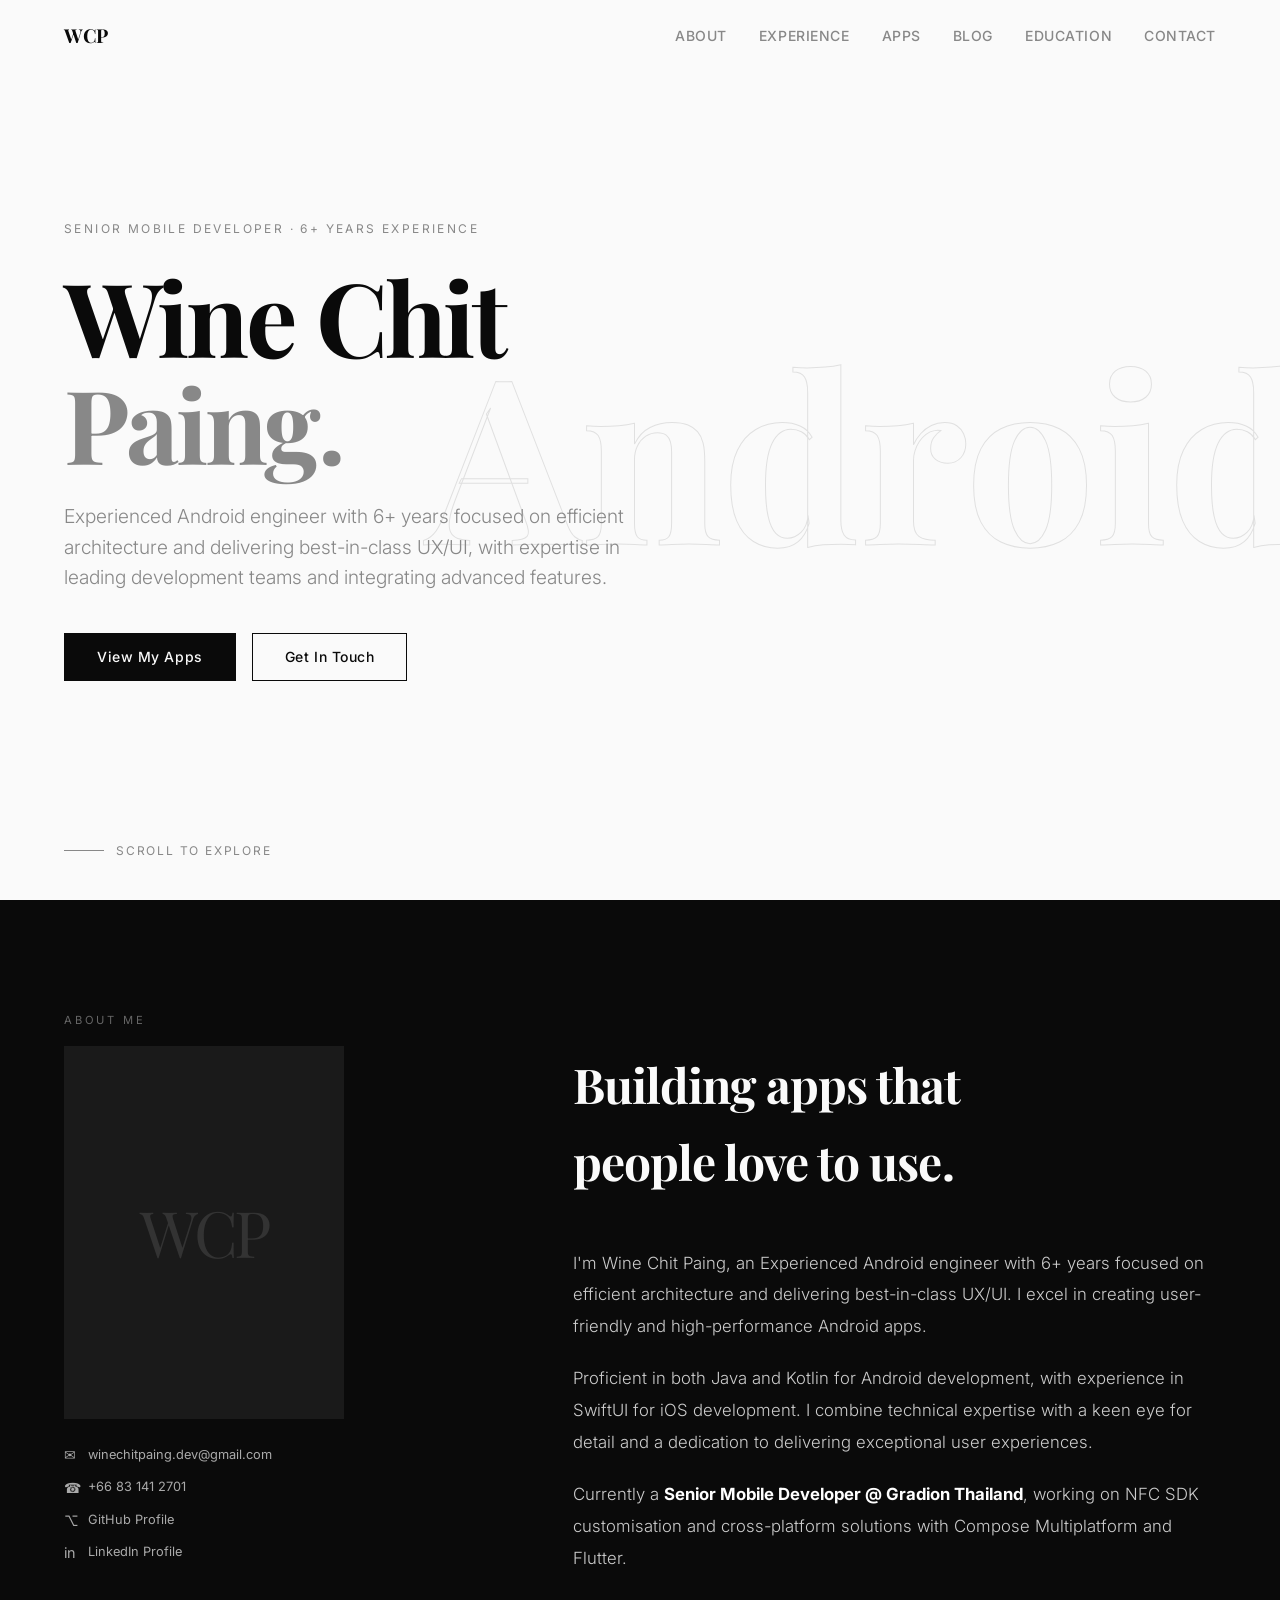
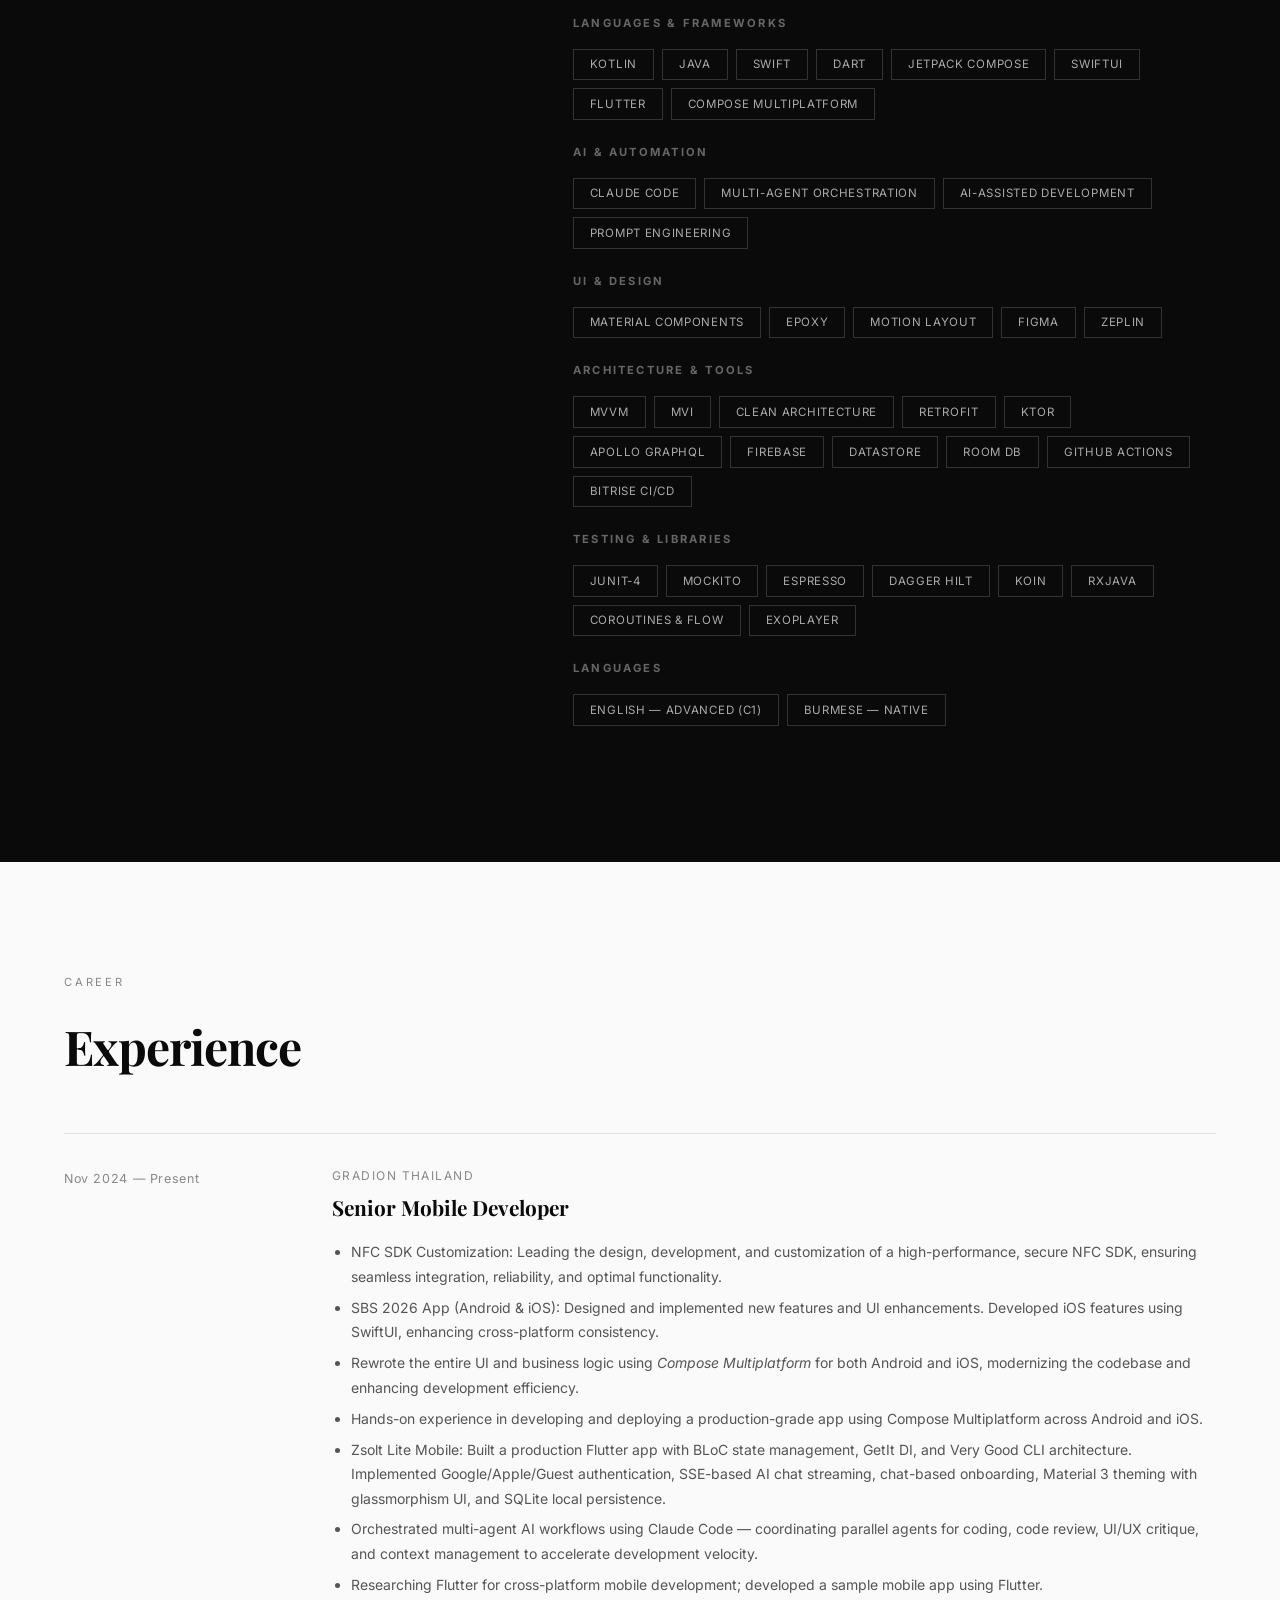
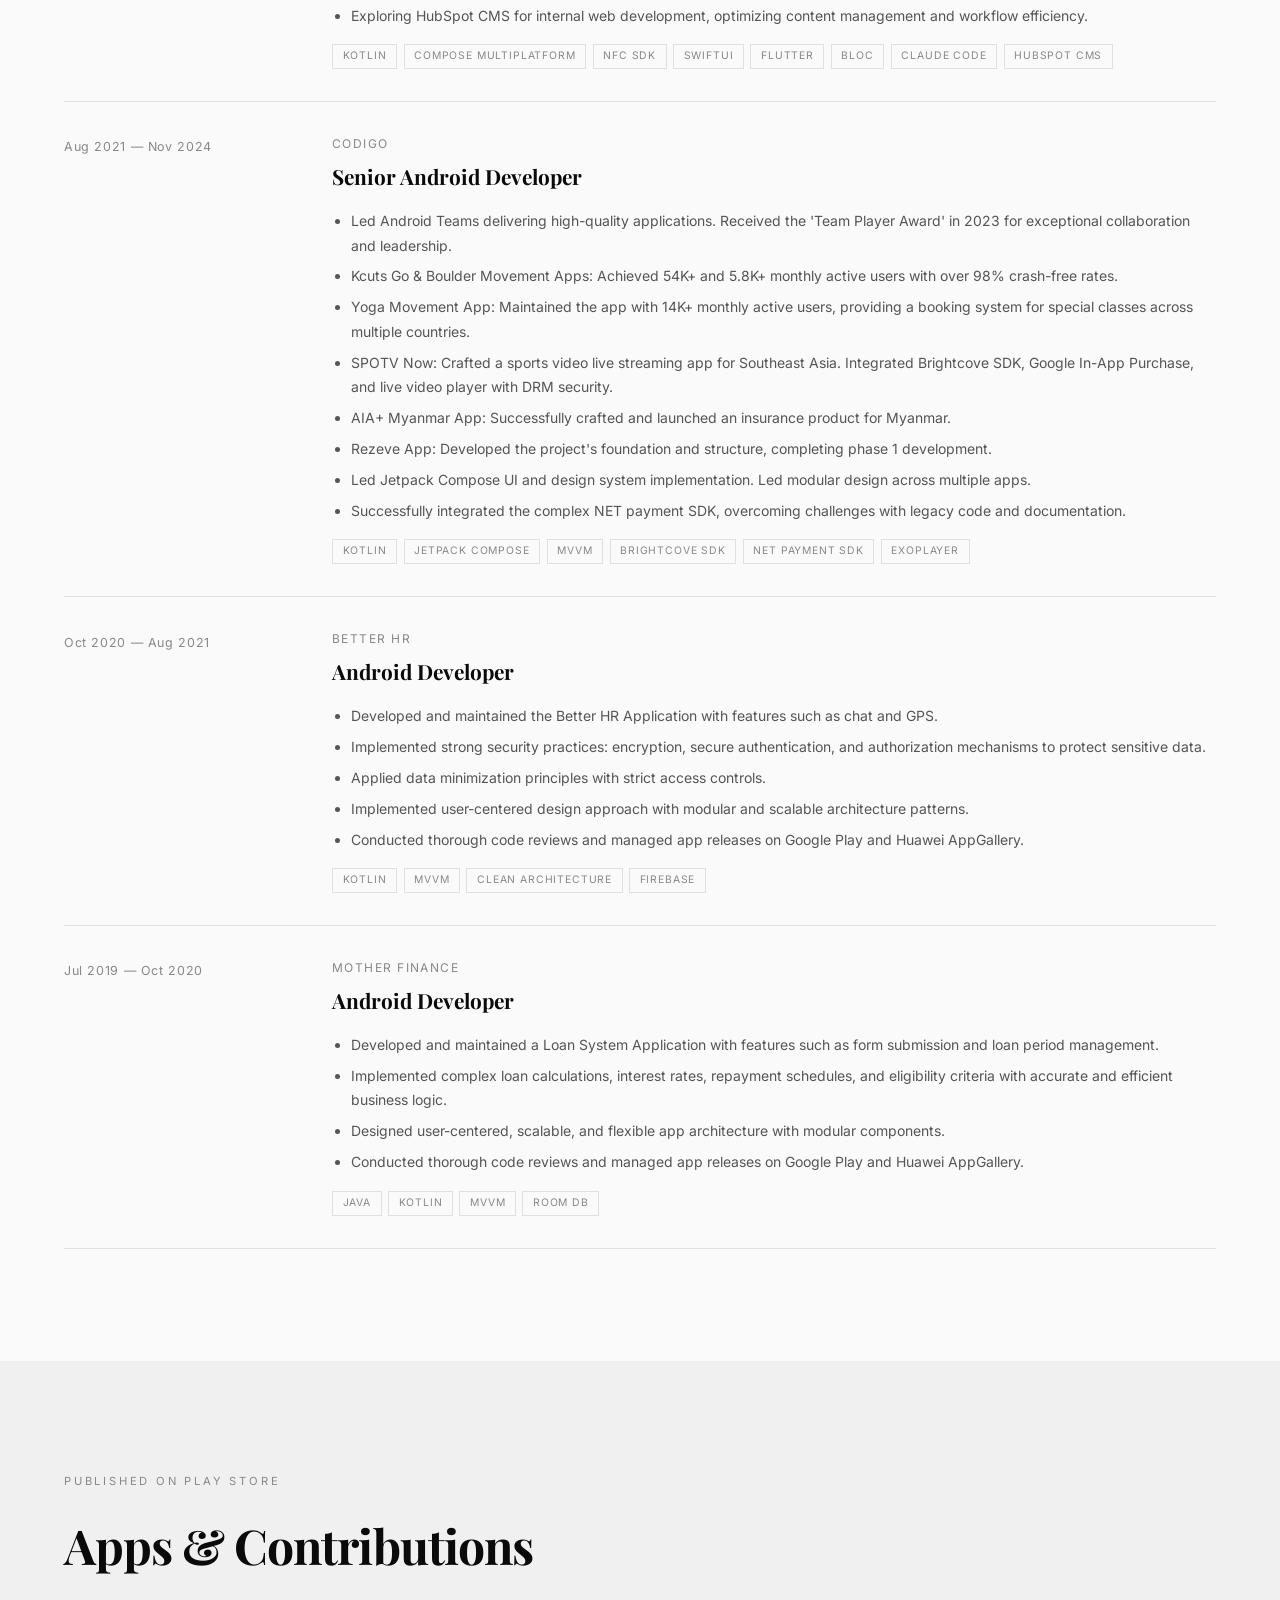
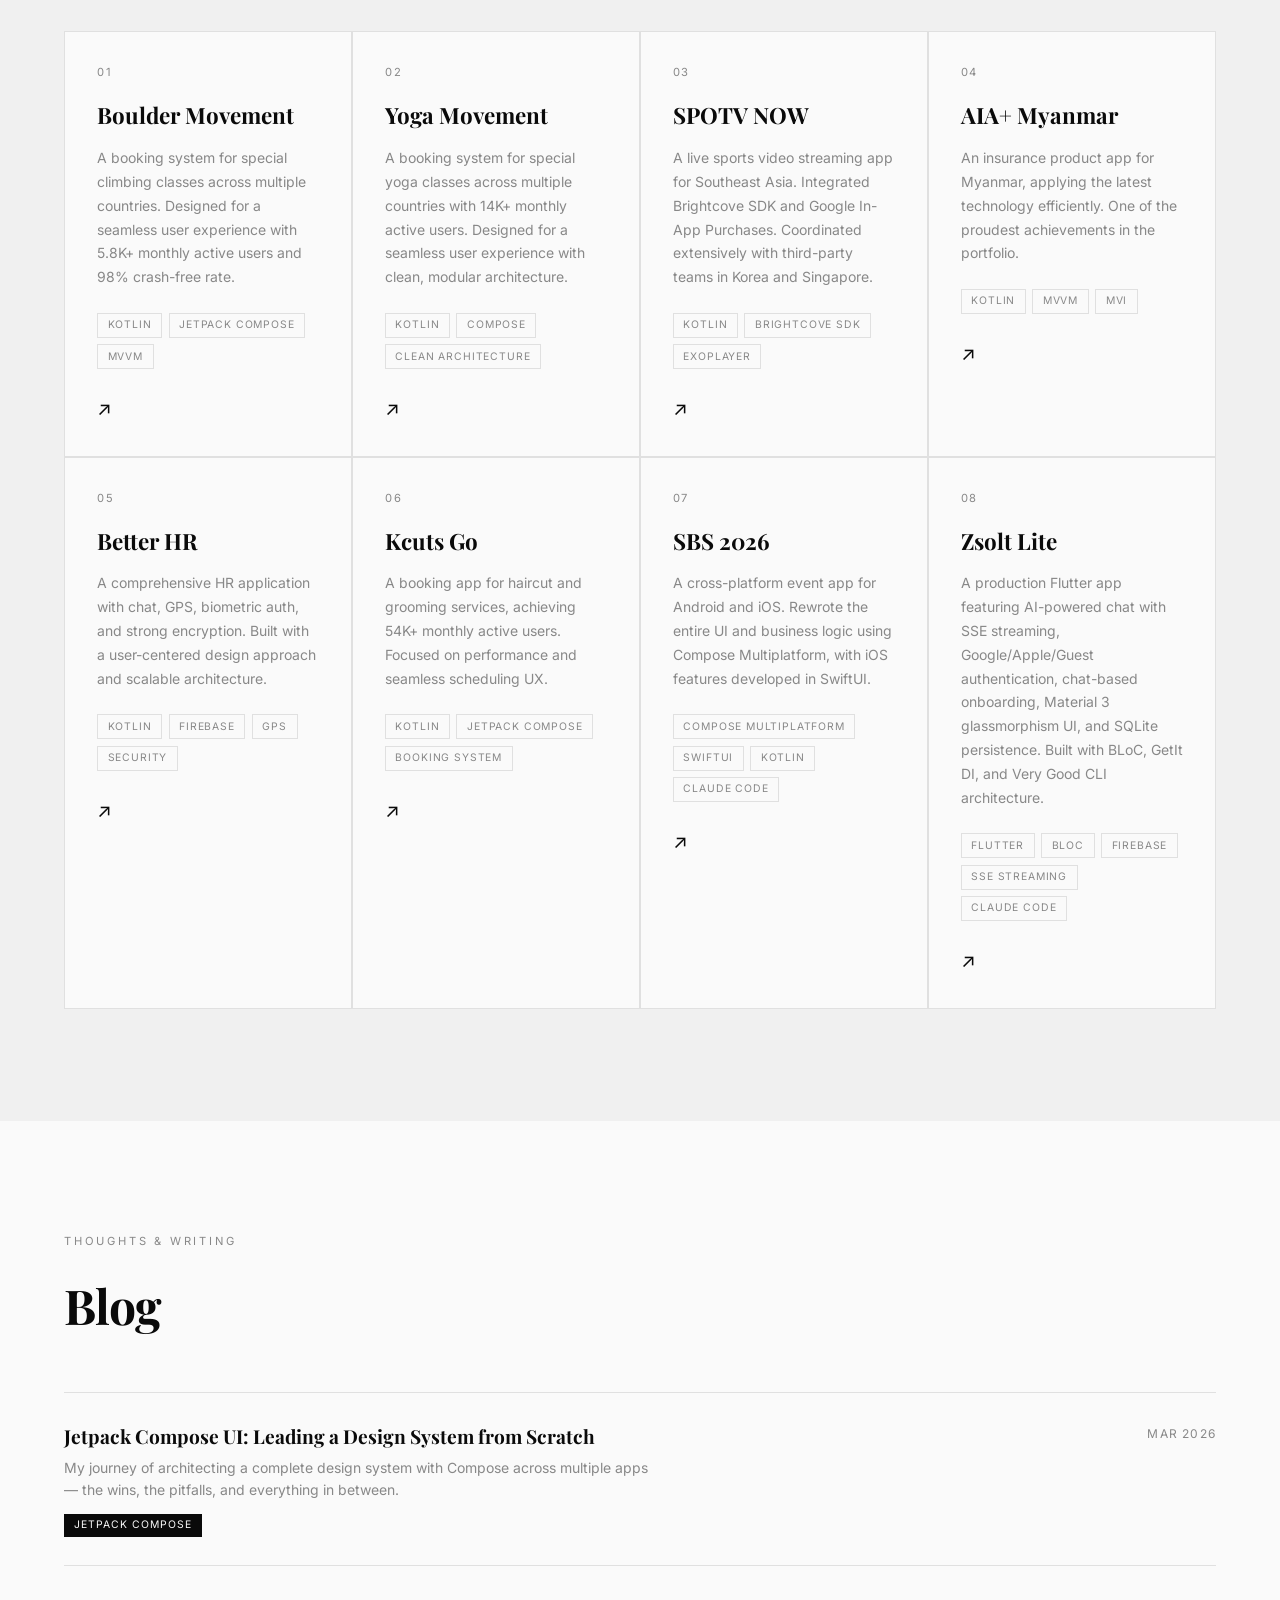
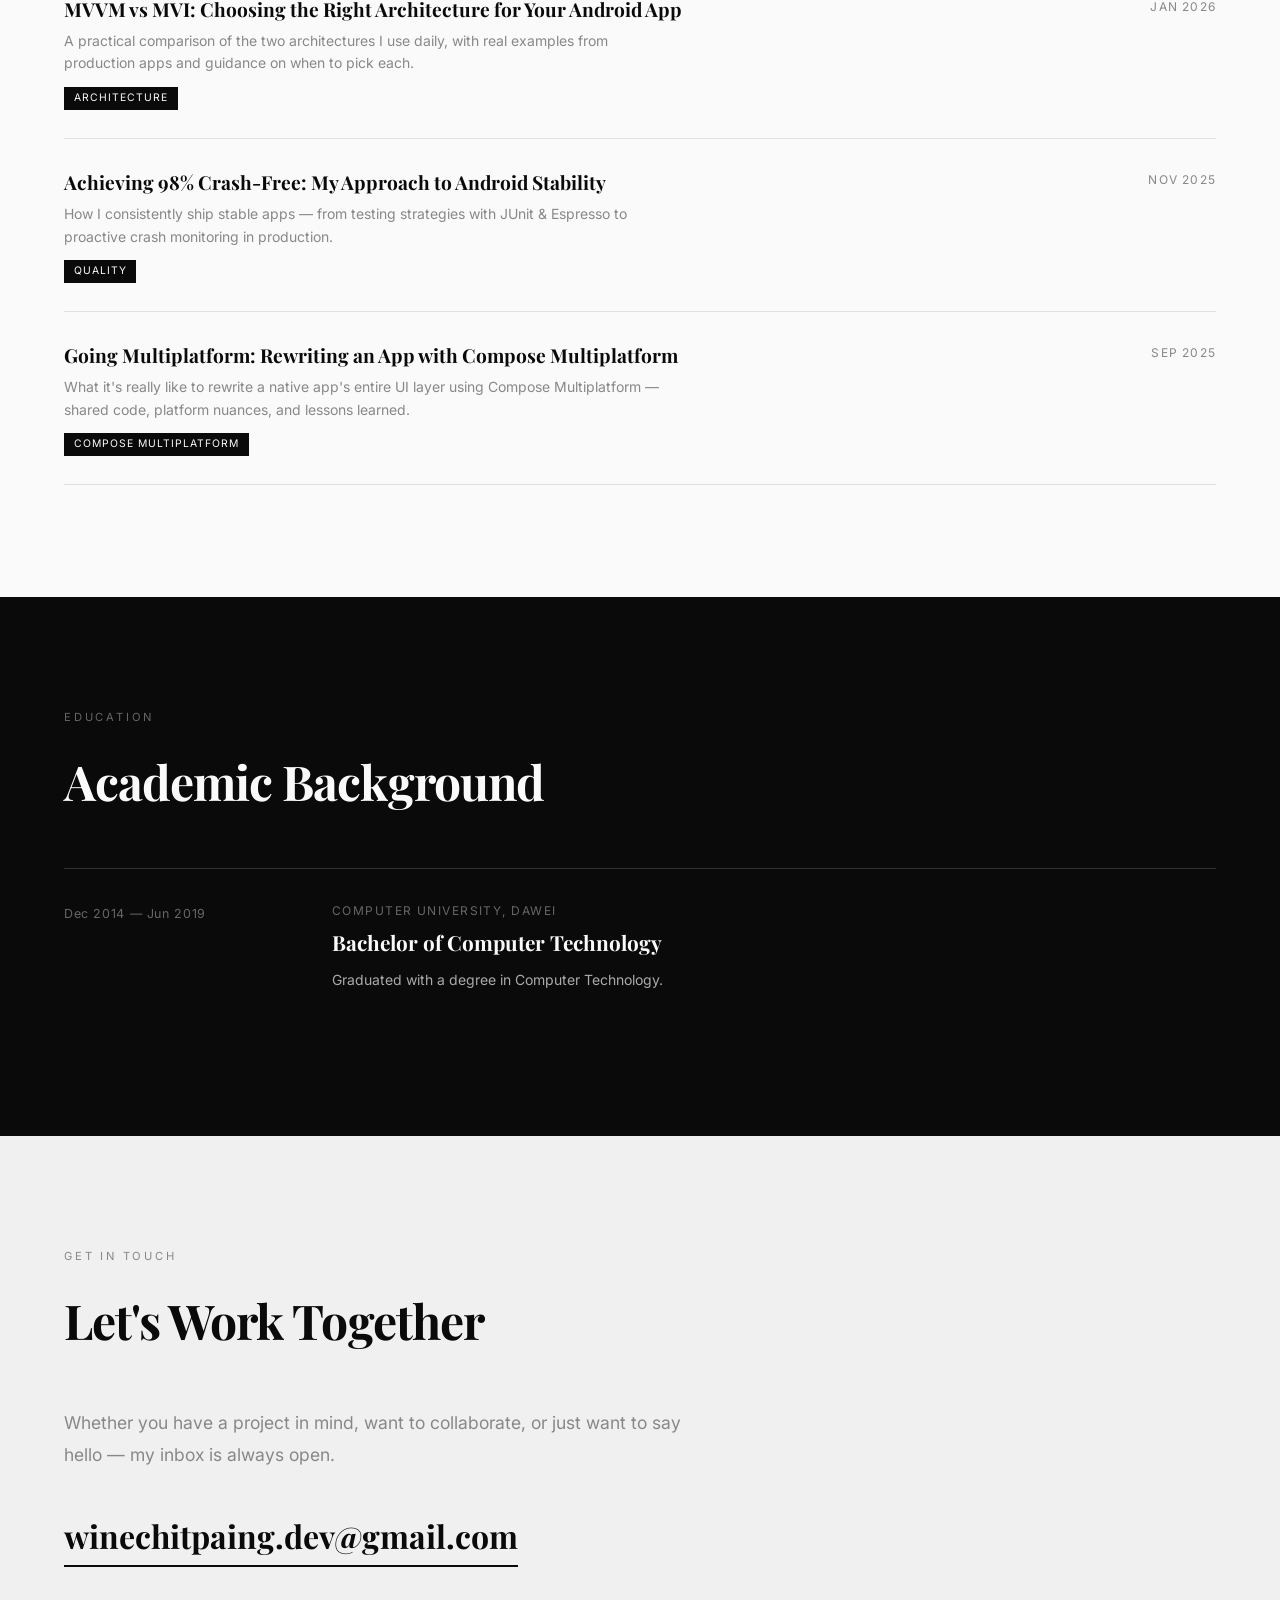
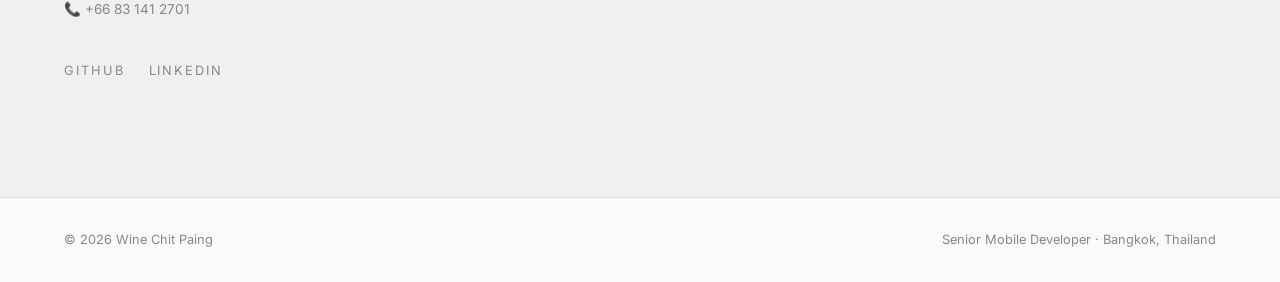
==== index.html @ 7d7e9e1f "Add initial HTML structure, CSS styles, and JavaScript functionality for portfolio" ====
<!DOCTYPE html>
<html lang="en">
<head>
<meta charset="UTF-8" />
<meta name="viewport" content="width=device-width, initial-scale=1.0"/>
<title>Wine Chit Paing — Senior Mobile Developer</title>
<link href="https://fonts.googleapis.com/css2?family=Playfair+Display:wght@400;700&family=Inter:wght@300;400;500;600&display=swap" rel="stylesheet"/>
<link rel="stylesheet" href="css/styles.css"/>
</head>
<body>

<nav id="navbar">
  <a href="#hero" class="nav-logo">WCP</a>
  <ul class="nav-links">
    <li><a href="#about">About</a></li>
    <li><a href="#experience">Experience</a></li>
    <li><a href="#projects">Apps</a></li>
    <li><a href="#blog">Blog</a></li>
    <li><a href="#education">Education</a></li>
    <li><a href="#contact">Contact</a></li>
  </ul>
</nav>

<!-- HERO -->
<section id="hero">
  <div class="hero-bg-text">Android</div>
  <p class="hero-label">Senior Mobile Developer · 6+ Years Experience</p>
  <h1 class="hero-name">Wine Chit<br><span>Paing.</span></h1>
  <p class="hero-tagline">Experienced Android engineer with 6+ years focused on efficient architecture and delivering best-in-class UX/UI, with expertise in leading development teams and integrating advanced features.</p>
  <div class="hero-cta">
    <a href="#projects" class="btn btn-fill">View My Apps</a>
    <a href="#contact" class="btn btn-outline">Get In Touch</a>
  </div>
  <div class="hero-scroll">Scroll to explore</div>
</section>

<!-- ABOUT -->
<section id="about">
  <p class="section-label reveal">About Me</p>
  <div class="about-grid">
    <div class="about-left reveal">
      <div class="about-img"></div>
      <div class="contact-info-side">
        <a href="mailto:winechitpaing.dev@gmail.com"><span class="ci-icon">✉</span> winechitpaing.dev@gmail.com</a>
        <a href="tel:+66831412701"><span class="ci-icon">☎</span> +66 83 141 2701</a>
        <a href="https://github.com/winechit-dev" target="_blank"><span class="ci-icon">⌥</span> GitHub Profile</a>
        <a href="https://www.linkedin.com/in/wine-chit-paing-281607224/" target="_blank"><span class="ci-icon">in</span> LinkedIn Profile</a>
      </div>
    </div>
    <div class="reveal">
      <h2 class="section-title">Building apps that<br>people love to use.</h2>
      <div class="about-bio">
        <p>I'm Wine Chit Paing, an Experienced Android engineer with 6+ years focused on efficient architecture and delivering best-in-class UX/UI. I excel in creating user-friendly and high-performance Android apps.</p>
        <p>Proficient in both Java and Kotlin for Android development, with experience in SwiftUI for iOS development. I combine technical expertise with a keen eye for detail and a dedication to delivering exceptional user experiences.</p>
        <p>Currently a <strong style="color:#fff">Senior Mobile Developer @ Gradion Thailand</strong>, working on NFC SDK customisation and cross-platform solutions with Compose Multiplatform and Flutter.</p>
      </div>
      <div class="skills-section">
        <h4>Languages & Frameworks</h4>
        <div class="skills">
          <span class="skill-tag">Kotlin</span><span class="skill-tag">Java</span><span class="skill-tag">Swift</span><span class="skill-tag">Dart</span>
          <span class="skill-tag">Jetpack Compose</span><span class="skill-tag">SwiftUI</span><span class="skill-tag">Flutter</span>
          <span class="skill-tag">Compose Multiplatform</span>
        </div>
        <h4>AI & Automation</h4>
        <div class="skills">
          <span class="skill-tag">Claude Code</span><span class="skill-tag">Multi-Agent Orchestration</span><span class="skill-tag">AI-Assisted Development</span><span class="skill-tag">Prompt Engineering</span>
        </div>
        <h4>UI & Design</h4>
        <div class="skills">
          <span class="skill-tag">Material Components</span><span class="skill-tag">Epoxy</span><span class="skill-tag">Motion Layout</span>
          <span class="skill-tag">Figma</span><span class="skill-tag">Zeplin</span>
        </div>
        <h4>Architecture & Tools</h4>
        <div class="skills">
          <span class="skill-tag">MVVM</span><span class="skill-tag">MVI</span><span class="skill-tag">Clean Architecture</span>
          <span class="skill-tag">Retrofit</span><span class="skill-tag">Ktor</span><span class="skill-tag">Apollo GraphQL</span>
          <span class="skill-tag">Firebase</span><span class="skill-tag">DataStore</span><span class="skill-tag">Room DB</span>
          <span class="skill-tag">GitHub Actions</span><span class="skill-tag">Bitrise CI/CD</span>
        </div>
        <h4>Testing & Libraries</h4>
        <div class="skills">
          <span class="skill-tag">JUnit-4</span><span class="skill-tag">Mockito</span><span class="skill-tag">Espresso</span>
          <span class="skill-tag">Dagger Hilt</span><span class="skill-tag">Koin</span><span class="skill-tag">RxJava</span>
          <span class="skill-tag">Coroutines & Flow</span><span class="skill-tag">ExoPlayer</span>
        </div>
        <h4>Languages</h4>
        <div class="skills">
          <span class="skill-tag">English — Advanced (C1)</span><span class="skill-tag">Burmese — Native</span>
        </div>
      </div>
    </div>
  </div>
</section>

<!-- EXPERIENCE -->
<section id="experience">
  <p class="section-label reveal">Career</p>
  <h2 class="section-title reveal">Experience</h2>
  <div class="exp-list reveal">

    <div class="exp-item">
      <div>
        <p class="exp-date">Nov 2024 — Present</p>
      </div>
      <div>
        <p class="exp-company">Gradion Thailand</p>
        <h3 class="exp-role">Senior Mobile Developer</h3>
        <ul class="exp-desc">
          <li>NFC SDK Customization: Leading the design, development, and customization of a high-performance, secure NFC SDK, ensuring seamless integration, reliability, and optimal functionality.</li>
          <li>SBS 2026 App (Android & iOS): Designed and implemented new features and UI enhancements. Developed iOS features using SwiftUI, enhancing cross-platform consistency.</li>
          <li>Rewrote the entire UI and business logic using <em>Compose Multiplatform</em> for both Android and iOS, modernizing the codebase and enhancing development efficiency.</li>
          <li>Hands-on experience in developing and deploying a production-grade app using Compose Multiplatform across Android and iOS.</li>
          <li>Zsolt Lite Mobile: Built a production Flutter app with BLoC state management, GetIt DI, and Very Good CLI architecture. Implemented Google/Apple/Guest authentication, SSE-based AI chat streaming, chat-based onboarding, Material 3 theming with glassmorphism UI, and SQLite local persistence.</li>
          <li>Orchestrated multi-agent AI workflows using Claude Code — coordinating parallel agents for coding, code review, UI/UX critique, and context management to accelerate development velocity.</li>
          <li>Researching Flutter for cross-platform mobile development; developed a sample mobile app using Flutter.</li>
          <li>Exploring HubSpot CMS for internal web development, optimizing content management and workflow efficiency.</li>
        </ul>
        <div class="exp-tags"><span>Kotlin</span><span>Compose Multiplatform</span><span>NFC SDK</span><span>SwiftUI</span><span>Flutter</span><span>BLoC</span><span>Claude Code</span><span>HubSpot CMS</span></div>
      </div>
    </div>

    <div class="exp-item">
      <div>
        <p class="exp-date">Aug 2021 — Nov 2024</p>
      </div>
      <div>
        <p class="exp-company">Codigo</p>
        <h3 class="exp-role">Senior Android Developer</h3>
        <ul class="exp-desc">
          <li>Led Android Teams delivering high-quality applications. Received the 'Team Player Award' in 2023 for exceptional collaboration and leadership.</li>
          <li>Kcuts Go & Boulder Movement Apps: Achieved 54K+ and 5.8K+ monthly active users with over 98% crash-free rates.</li>
          <li>Yoga Movement App: Maintained the app with 14K+ monthly active users, providing a booking system for special classes across multiple countries.</li>
          <li>SPOTV Now: Crafted a sports video live streaming app for Southeast Asia. Integrated Brightcove SDK, Google In-App Purchase, and live video player with DRM security.</li>
          <li>AIA+ Myanmar App: Successfully crafted and launched an insurance product for Myanmar.</li>
          <li>Rezeve App: Developed the project's foundation and structure, completing phase 1 development.</li>
          <li>Led Jetpack Compose UI and design system implementation. Led modular design across multiple apps.</li>
          <li>Successfully integrated the complex NET payment SDK, overcoming challenges with legacy code and documentation.</li>
        </ul>
        <div class="exp-tags"><span>Kotlin</span><span>Jetpack Compose</span><span>MVVM</span><span>Brightcove SDK</span><span>NET Payment SDK</span><span>ExoPlayer</span></div>
      </div>
    </div>

    <div class="exp-item">
      <div>
        <p class="exp-date">Oct 2020 — Aug 2021</p>
      </div>
      <div>
        <p class="exp-company">Better HR</p>
        <h3 class="exp-role">Android Developer</h3>
        <ul class="exp-desc">
          <li>Developed and maintained the Better HR Application with features such as chat and GPS.</li>
          <li>Implemented strong security practices: encryption, secure authentication, and authorization mechanisms to protect sensitive data.</li>
          <li>Applied data minimization principles with strict access controls.</li>
          <li>Implemented user-centered design approach with modular and scalable architecture patterns.</li>
          <li>Conducted thorough code reviews and managed app releases on Google Play and Huawei AppGallery.</li>
        </ul>
        <div class="exp-tags"><span>Kotlin</span><span>MVVM</span><span>Clean Architecture</span><span>Firebase</span></div>
      </div>
    </div>

    <div class="exp-item">
      <div>
        <p class="exp-date">Jul 2019 — Oct 2020</p>
      </div>
      <div>
        <p class="exp-company">Mother Finance</p>
        <h3 class="exp-role">Android Developer</h3>
        <ul class="exp-desc">
          <li>Developed and maintained a Loan System Application with features such as form submission and loan period management.</li>
          <li>Implemented complex loan calculations, interest rates, repayment schedules, and eligibility criteria with accurate and efficient business logic.</li>
          <li>Designed user-centered, scalable, and flexible app architecture with modular components.</li>
          <li>Conducted thorough code reviews and managed app releases on Google Play and Huawei AppGallery.</li>
        </ul>
        <div class="exp-tags"><span>Java</span><span>Kotlin</span><span>MVVM</span><span>Room DB</span></div>
      </div>
    </div>

  </div>
</section>

<!-- APPS / PROJECTS -->
<section id="projects">
  <p class="section-label reveal">Published on Play Store</p>
  <h2 class="section-title reveal">Apps & Contributions</h2>
  <div class="projects-grid reveal">
    <a href="https://play.google.com/store/apps/details?id=com.bouldermovement.mobileapp" target="_blank" class="project-card">
      <p class="project-num">01</p>
      <h3 class="project-name">Boulder Movement</h3>
      <p class="project-desc">A booking system for special climbing classes across multiple countries. Designed for a seamless user experience with 5.8K+ monthly active users and 98% crash-free rate.</p>
      <div class="project-tags"><span>Kotlin</span><span>Jetpack Compose</span><span>MVVM</span></div>
      <span class="project-arrow">↗</span>
    </a>
    <a href="https://play.google.com/store/apps/details?id=com.yogamovement.android" target="_blank" class="project-card">
      <p class="project-num">02</p>
      <h3 class="project-name">Yoga Movement</h3>
      <p class="project-desc">A booking system for special yoga classes across multiple countries with 14K+ monthly active users. Designed for a seamless user experience with clean, modular architecture.</p>
      <div class="project-tags"><span>Kotlin</span><span>Compose</span><span>Clean Architecture</span></div>
      <span class="project-arrow">↗</span>
    </a>
    <a href="https://play.google.com/store/apps/details?id=com.spotvnow.app" target="_blank" class="project-card">
      <p class="project-num">03</p>
      <h3 class="project-name">SPOTV NOW</h3>
      <p class="project-desc">A live sports video streaming app for Southeast Asia. Integrated Brightcove SDK and Google In-App Purchases. Coordinated extensively with third-party teams in Korea and Singapore.</p>
      <div class="project-tags"><span>Kotlin</span><span>Brightcove SDK</span><span>ExoPlayer</span></div>
      <span class="project-arrow">↗</span>
    </a>
    <a href="https://play.google.com/store/apps/details?id=com.aiamm.plus" target="_blank" class="project-card">
      <p class="project-num">04</p>
      <h3 class="project-name">AIA+ Myanmar</h3>
      <p class="project-desc">An insurance product app for Myanmar, applying the latest technology efficiently. One of the proudest achievements in the portfolio.</p>
      <div class="project-tags"><span>Kotlin</span><span>MVVM</span><span>MVI</span></div>
      <span class="project-arrow">↗</span>
    </a>
    <a href="https://play.google.com/store/apps/details?id=co.nexlabs.betterhr" target="_blank" class="project-card">
      <p class="project-num">05</p>
      <h3 class="project-name">Better HR</h3>
      <p class="project-desc">A comprehensive HR application with chat, GPS, biometric auth, and strong encryption. Built with a user-centered design approach and scalable architecture.</p>
      <div class="project-tags"><span>Kotlin</span><span>Firebase</span><span>GPS</span><span>Security</span></div>
      <span class="project-arrow">↗</span>
    </a>
    <a href="https://play.google.com/store/apps/details?id=com.kcutsgo.customer" target="_blank" class="project-card">
      <p class="project-num">06</p>
      <h3 class="project-name">Kcuts Go</h3>
      <p class="project-desc">A booking app for haircut and grooming services, achieving 54K+ monthly active users. Focused on performance and seamless scheduling UX.</p>
      <div class="project-tags"><span>Kotlin</span><span>Jetpack Compose</span><span>Booking System</span></div>
      <span class="project-arrow">↗</span>
    </a>
    <a href="https://play.google.com/store/apps/details?id=com.nfq.nfqsummit" target="_blank" class="project-card">
      <p class="project-num">07</p>
      <h3 class="project-name">SBS 2026</h3>
      <p class="project-desc">A cross-platform event app for Android and iOS. Rewrote the entire UI and business logic using Compose Multiplatform, with iOS features developed in SwiftUI.</p>
      <div class="project-tags"><span>Compose Multiplatform</span><span>SwiftUI</span><span>Kotlin</span><span>Claude Code</span></div>
      <span class="project-arrow">↗</span>
    </a>
    <div class="project-card">
      <p class="project-num">08</p>
      <h3 class="project-name">Zsolt Lite</h3>
      <p class="project-desc">A production Flutter app featuring AI-powered chat with SSE streaming, Google/Apple/Guest authentication, chat-based onboarding, Material 3 glassmorphism UI, and SQLite persistence. Built with BLoC, GetIt DI, and Very Good CLI architecture.</p>
      <div class="project-tags"><span>Flutter</span><span>BLoC</span><span>Firebase</span><span>SSE Streaming</span><span>Claude Code</span></div>
      <span class="project-arrow">↗</span>
    </div>
  </div>
</section>

<!-- BLOG -->
<section id="blog">
  <p class="section-label reveal">Thoughts & Writing</p>
  <h2 class="section-title reveal">Blog</h2>
  <div class="blog-list reveal">
    <div class="blog-item">
      <div>
        <h3 class="blog-title">Jetpack Compose UI: Leading a Design System from Scratch</h3>
        <p class="blog-excerpt">My journey of architecting a complete design system with Compose across multiple apps — the wins, the pitfalls, and everything in between.</p>
        <span class="blog-tag">Jetpack Compose</span>
      </div>
      <p class="blog-meta">Mar 2026</p>
    </div>
    <div class="blog-item">
      <div>
        <h3 class="blog-title">MVVM vs MVI: Choosing the Right Architecture for Your Android App</h3>
        <p class="blog-excerpt">A practical comparison of the two architectures I use daily, with real examples from production apps and guidance on when to pick each.</p>
        <span class="blog-tag">Architecture</span>
      </div>
      <p class="blog-meta">Jan 2026</p>
    </div>
    <div class="blog-item">
      <div>
        <h3 class="blog-title">Achieving 98% Crash-Free: My Approach to Android Stability</h3>
        <p class="blog-excerpt">How I consistently ship stable apps — from testing strategies with JUnit & Espresso to proactive crash monitoring in production.</p>
        <span class="blog-tag">Quality</span>
      </div>
      <p class="blog-meta">Nov 2025</p>
    </div>
    <div class="blog-item">
      <div>
        <h3 class="blog-title">Going Multiplatform: Rewriting an App with Compose Multiplatform</h3>
        <p class="blog-excerpt">What it's really like to rewrite a native app's entire UI layer using Compose Multiplatform — shared code, platform nuances, and lessons learned.</p>
        <span class="blog-tag">Compose Multiplatform</span>
      </div>
      <p class="blog-meta">Sep 2025</p>
    </div>
  </div>
</section>

<!-- EDUCATION -->
<section id="education">
  <p class="section-label reveal">Education</p>
  <h2 class="section-title reveal">Academic Background</h2>
  <div class="reveal">
    <div class="edu-item">
      <div>
        <p class="edu-date">Dec 2014 — Jun 2019</p>
      </div>
      <div>
        <p class="edu-school">Computer University, Dawei</p>
        <h3 class="edu-degree">Bachelor of Computer Technology</h3>
        <p class="edu-desc">Graduated with a degree in Computer Technology.</p>
      </div>
    </div>
  </div>
</section>

<!-- CONTACT -->
<section id="contact">
  <p class="section-label reveal">Get In Touch</p>
  <h2 class="section-title reveal">Let's Work Together</h2>
  <div class="contact-inner reveal">
    <p class="contact-intro">Whether you have a project in mind, want to collaborate, or just want to say hello — my inbox is always open.</p>
    <a href="mailto:winechitpaing.dev@gmail.com" class="contact-email">winechitpaing.dev@gmail.com</a>
    <div class="contact-details">
      <a href="tel:+66831412701">📞 +66 83 141 2701</a>
    </div>
    <div class="socials">
      <a href="https://github.com/winechit-dev" target="_blank">GitHub</a>
      <a href="https://www.linkedin.com/in/wine-chit-paing-281607224/" target="_blank">LinkedIn</a>
    </div>
  </div>
</section>

<footer>
  <span>© 2026 Wine Chit Paing</span>
  <span>Senior Mobile Developer · Bangkok, Thailand</span>
</footer>

<script src="js/main.js"></script>
</body>
</html>
---- css/styles.css ----
/* ========================================
   Wine Chit Paing — Portfolio Styles
   ======================================== */

/* --- Reset & Variables --- */
*, *::before, *::after { box-sizing: border-box; margin: 0; padding: 0; }
:root { --black: #0a0a0a; --white: #fafafa; --gray: #888; --light: #f0f0f0; --border: #e0e0e0; }
html { scroll-behavior: smooth; }
body { font-family: 'Inter', sans-serif; background: var(--white); color: var(--black); line-height: 1.6; }

/* --- Navigation --- */
nav {
  position: fixed; top: 0; left: 0; right: 0; z-index: 100;
  display: flex; justify-content: space-between; align-items: center;
  padding: 1.25rem 5%; background: rgba(250,250,250,0.92);
  backdrop-filter: blur(10px); border-bottom: 1px solid transparent; transition: border-color 0.3s;
}
nav.scrolled { border-bottom-color: var(--border); }
.nav-logo { font-family: 'Playfair Display', serif; font-size: 1.2rem; font-weight: 700; letter-spacing: -0.02em; text-decoration: none; color: var(--black); }
.nav-links { display: flex; gap: 2rem; list-style: none; }
.nav-links a { text-decoration: none; color: var(--gray); font-size: 0.875rem; font-weight: 500; letter-spacing: 0.04em; text-transform: uppercase; transition: color 0.2s; }
.nav-links a:hover { color: var(--black); }

/* --- Hero --- */
#hero { min-height: 100vh; display: flex; flex-direction: column; justify-content: center; padding: 0 5%; position: relative; overflow: hidden; }
.hero-label { font-size: 0.75rem; letter-spacing: 0.2em; text-transform: uppercase; color: var(--gray); margin-bottom: 1.5rem; opacity: 0; animation: fadeUp 0.8s 0.2s forwards; }
.hero-name { font-family: 'Playfair Display', serif; font-size: clamp(3rem, 8vw, 7rem); font-weight: 700; line-height: 1.05; letter-spacing: -0.03em; opacity: 0; animation: fadeUp 0.8s 0.4s forwards; }
.hero-name span { color: var(--gray); }
.hero-tagline { margin-top: 1.5rem; font-size: clamp(1rem, 2vw, 1.2rem); color: var(--gray); font-weight: 300; max-width: 560px; opacity: 0; animation: fadeUp 0.8s 0.6s forwards; }
.hero-cta { margin-top: 2.5rem; display: flex; gap: 1rem; opacity: 0; animation: fadeUp 0.8s 0.8s forwards; flex-wrap: wrap; }
.btn { padding: 0.75rem 2rem; font-size: 0.875rem; font-weight: 500; letter-spacing: 0.04em; text-decoration: none; border: 1px solid var(--black); transition: all 0.25s; cursor: pointer; display: inline-block; }
.btn-fill { background: var(--black); color: var(--white); }
.btn-fill:hover { background: transparent; color: var(--black); }
.btn-outline { background: transparent; color: var(--black); }
.btn-outline:hover { background: var(--black); color: var(--white); }
.hero-scroll { position: absolute; bottom: 2.5rem; left: 5%; display: flex; align-items: center; gap: 0.75rem; font-size: 0.75rem; letter-spacing: 0.15em; text-transform: uppercase; color: var(--gray); opacity: 0; animation: fadeUp 0.8s 1.2s forwards; }
.hero-scroll::before { content: ''; display: block; width: 40px; height: 1px; background: var(--gray); }
.hero-bg-text { position: absolute; right: -2%; top: 50%; transform: translateY(-50%); font-family: 'Playfair Display', serif; font-size: clamp(8rem, 18vw, 18rem); font-weight: 700; color: transparent; -webkit-text-stroke: 1px var(--border); line-height: 1; pointer-events: none; user-select: none; }

/* --- Sections (shared) --- */
section { padding: 7rem 5%; }
.section-label { font-size: 0.7rem; letter-spacing: 0.25em; text-transform: uppercase; color: var(--gray); margin-bottom: 1rem; }
.section-title { font-family: 'Playfair Display', serif; font-size: clamp(2rem, 4vw, 3rem); font-weight: 700; letter-spacing: -0.02em; margin-bottom: 3rem; }

/* --- About --- */
#about { background: var(--black); color: var(--white); }
#about .section-label { color: #666; }
#about .section-title { color: var(--white); }
.about-grid { display: grid; grid-template-columns: 1fr 1.5fr; gap: 5rem; align-items: start; }
.about-img { aspect-ratio: 3/4; background: #1a1a1a; position: relative; overflow: hidden; max-width: 280px; }
.about-img::after { content: 'WCP'; position: absolute; inset: 0; display: flex; align-items: center; justify-content: center; font-family: 'Playfair Display', serif; font-size: 4rem; color: #333; letter-spacing: -0.05em; }
.contact-info-side { margin-top: 1.5rem; display: flex; flex-direction: column; gap: 0.6rem; }
.contact-info-side a { font-size: 0.8rem; color: #aaa; text-decoration: none; display: flex; align-items: center; gap: 0.5rem; transition: color 0.2s; }
.contact-info-side a:hover { color: var(--white); }
.contact-info-side .ci-icon { font-size: 0.9rem; width: 16px; }
.about-bio { font-size: 1.05rem; line-height: 1.9; color: #ccc; font-weight: 300; }
.about-bio p + p { margin-top: 1.25rem; }
.skills-section { margin-top: 2.5rem; }
.skills-section h4 { font-size: 0.7rem; letter-spacing: 0.2em; text-transform: uppercase; color: #666; margin-bottom: 1rem; }
.skills { display: flex; flex-wrap: wrap; gap: 0.5rem; margin-bottom: 1.5rem; }
.skill-tag { padding: 0.35rem 1rem; border: 1px solid #333; font-size: 0.72rem; letter-spacing: 0.06em; text-transform: uppercase; color: #aaa; }

/* --- Experience --- */
#experience { background: var(--white); }
.exp-list { display: flex; flex-direction: column; gap: 0; }
.exp-item { padding: 2rem 0; border-bottom: 1px solid var(--border); display: grid; grid-template-columns: 220px 1fr; gap: 3rem; }
.exp-item:first-child { border-top: 1px solid var(--border); }
.exp-date { font-size: 0.78rem; color: var(--gray); letter-spacing: 0.05em; padding-top: 0.2rem; line-height: 1.6; }
.exp-company { font-size: 0.75rem; letter-spacing: 0.12em; text-transform: uppercase; color: var(--gray); margin-bottom: 0.4rem; }
.exp-role { font-family: 'Playfair Display', serif; font-size: 1.3rem; font-weight: 700; margin-bottom: 1rem; }
.exp-desc { font-size: 0.875rem; color: #555; line-height: 1.75; }
.exp-desc li { margin-left: 1.2rem; margin-bottom: 0.4rem; }
.exp-tags { display: flex; flex-wrap: wrap; gap: 0.4rem; margin-top: 1rem; }
.exp-tags span { font-size: 0.65rem; padding: 0.2rem 0.6rem; border: 1px solid var(--border); letter-spacing: 0.08em; text-transform: uppercase; color: var(--gray); }

/* --- Projects --- */
#projects { background: var(--light); }
.projects-grid { display: grid; grid-template-columns: repeat(auto-fill, minmax(280px, 1fr)); gap: 1.5px; background: var(--border); border: 1px solid var(--border); }
.project-card { background: var(--white); padding: 2rem; transition: background 0.2s; cursor: pointer; text-decoration: none; color: inherit; display: block; }
.project-card:hover { background: var(--black); color: var(--white); }
.project-card:hover .project-tags span { border-color: #444; color: #aaa; }
.project-card:hover .project-arrow { color: var(--white); }
.project-num { font-size: 0.7rem; letter-spacing: 0.15em; color: var(--gray); margin-bottom: 1rem; }
.project-name { font-family: 'Playfair Display', serif; font-size: 1.4rem; font-weight: 700; margin-bottom: 0.75rem; }
.project-desc { font-size: 0.875rem; color: var(--gray); line-height: 1.7; margin-bottom: 1.5rem; transition: color 0.2s; }
.project-card:hover .project-desc { color: #aaa; }
.project-tags { display: flex; flex-wrap: wrap; gap: 0.4rem; margin-bottom: 1.5rem; }
.project-tags span { font-size: 0.65rem; padding: 0.2rem 0.6rem; border: 1px solid var(--border); letter-spacing: 0.08em; text-transform: uppercase; color: var(--gray); transition: all 0.2s; }
.project-arrow { font-size: 1.2rem; transition: transform 0.2s, color 0.2s; display: inline-block; }
.project-card:hover .project-arrow { transform: translate(4px, -4px); }

/* --- Blog --- */
#blog { background: var(--white); }
.blog-list { display: flex; flex-direction: column; }
.blog-item { display: flex; justify-content: space-between; align-items: flex-start; padding: 1.75rem 0; border-bottom: 1px solid var(--border); cursor: default; transition: padding-left 0.2s; gap: 2rem; }
.blog-item:first-child { border-top: 1px solid var(--border); }
.blog-item:hover { padding-left: 0.75rem; }
.blog-meta { font-size: 0.75rem; letter-spacing: 0.1em; text-transform: uppercase; color: var(--gray); white-space: nowrap; margin-top: 0.2rem; }
.blog-title { font-family: 'Playfair Display', serif; font-size: 1.2rem; font-weight: 700; margin-bottom: 0.35rem; }
.blog-excerpt { font-size: 0.875rem; color: var(--gray); line-height: 1.6; max-width: 600px; }
.blog-tag { display: inline-block; font-size: 0.65rem; padding: 0.2rem 0.6rem; background: var(--black); color: var(--white); letter-spacing: 0.1em; text-transform: uppercase; margin-top: 0.75rem; }

/* --- Education --- */
#education { background: var(--black); color: var(--white); }
#education .section-label { color: #666; }
#education .section-title { color: var(--white); }
.edu-item { display: grid; grid-template-columns: 220px 1fr; gap: 3rem; padding: 2rem 0; border-top: 1px solid #333; }
.edu-date { font-size: 0.78rem; color: #666; letter-spacing: 0.05em; padding-top: 0.2rem; }
.edu-school { font-size: 0.75rem; letter-spacing: 0.12em; text-transform: uppercase; color: #666; margin-bottom: 0.4rem; }
.edu-degree { font-family: 'Playfair Display', serif; font-size: 1.3rem; font-weight: 700; color: var(--white); margin-bottom: 0.5rem; }
.edu-desc { font-size: 0.875rem; color: #aaa; line-height: 1.75; }

/* --- Contact --- */
#contact { background: var(--light); }
.contact-inner { max-width: 640px; }
.contact-intro { font-size: 1.1rem; color: var(--gray); line-height: 1.8; margin-bottom: 2.5rem; }
.contact-email { font-family: 'Playfair Display', serif; font-size: clamp(1.2rem, 2.5vw, 2rem); font-weight: 700; color: var(--black); text-decoration: none; border-bottom: 2px solid var(--black); padding-bottom: 0.25rem; transition: color 0.2s, border-color 0.2s; display: inline-block; word-break: break-all; }
.contact-email:hover { color: var(--gray); border-color: var(--gray); }
.contact-details { margin-top: 2rem; display: flex; flex-direction: column; gap: 0.6rem; }
.contact-details a { font-size: 0.85rem; color: var(--gray); text-decoration: none; transition: color 0.2s; }
.contact-details a:hover { color: var(--black); }
.socials { display: flex; gap: 1.5rem; margin-top: 2.5rem; flex-wrap: wrap; }
.socials a { font-size: 0.8rem; letter-spacing: 0.15em; text-transform: uppercase; color: var(--gray); text-decoration: none; border-bottom: 1px solid transparent; padding-bottom: 2px; transition: color 0.2s, border-color 0.2s; }
.socials a:hover { color: var(--black); border-bottom-color: var(--black); }

/* --- Footer --- */
footer { padding: 2rem 5%; border-top: 1px solid var(--border); display: flex; justify-content: space-between; align-items: center; font-size: 0.8rem; color: var(--gray); }

/* --- Animations --- */
@keyframes fadeUp { from { opacity: 0; transform: translateY(24px); } to { opacity: 1; transform: translateY(0); } }
.reveal { opacity: 0; transform: translateY(30px); transition: opacity 0.7s ease, transform 0.7s ease; }
.reveal.visible { opacity: 1; transform: translateY(0); }

/* --- Responsive --- */
@media (max-width: 768px) {
  .about-grid { grid-template-columns: 1fr; gap: 2.5rem; }
  .exp-item { grid-template-columns: 1fr; gap: 0.5rem; }
  .edu-item { grid-template-columns: 1fr; gap: 0.5rem; }
  .blog-item { flex-direction: column; gap: 0.5rem; }
  footer { flex-direction: column; gap: 0.5rem; text-align: center; }
}
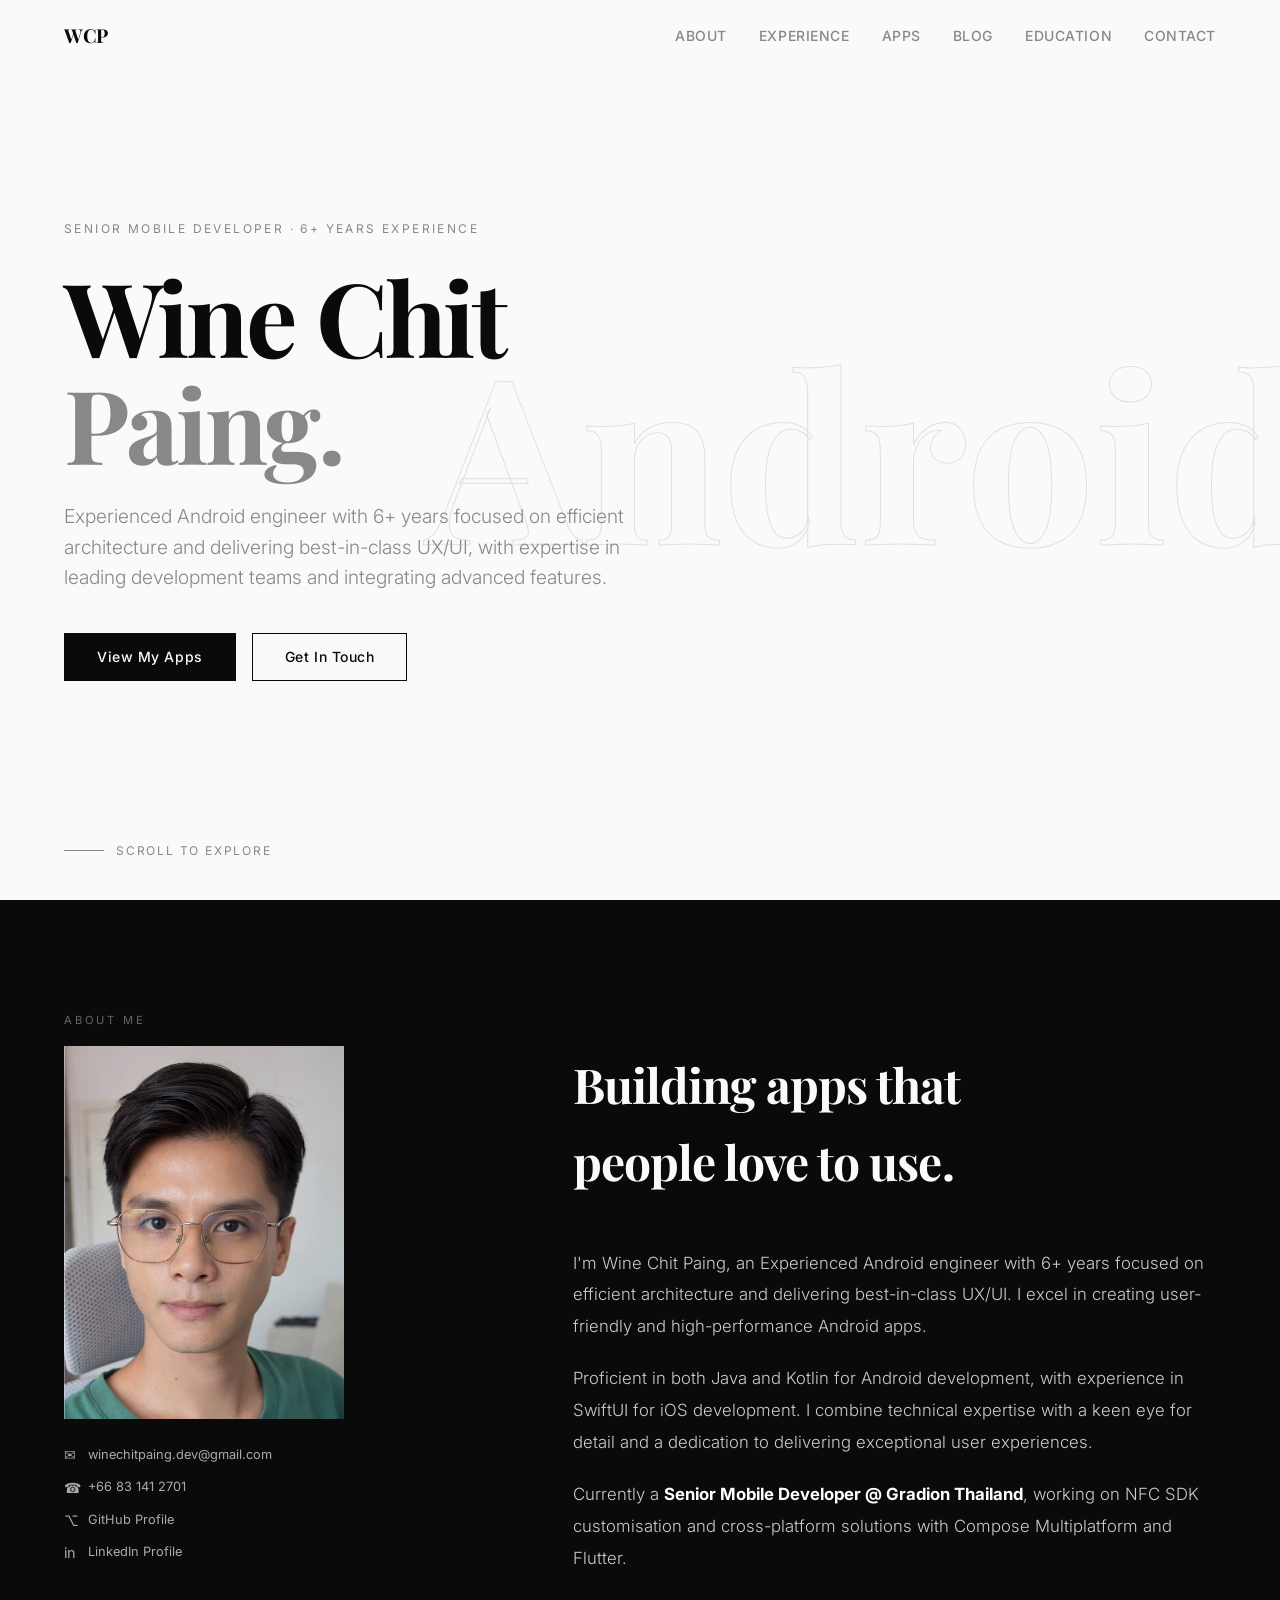
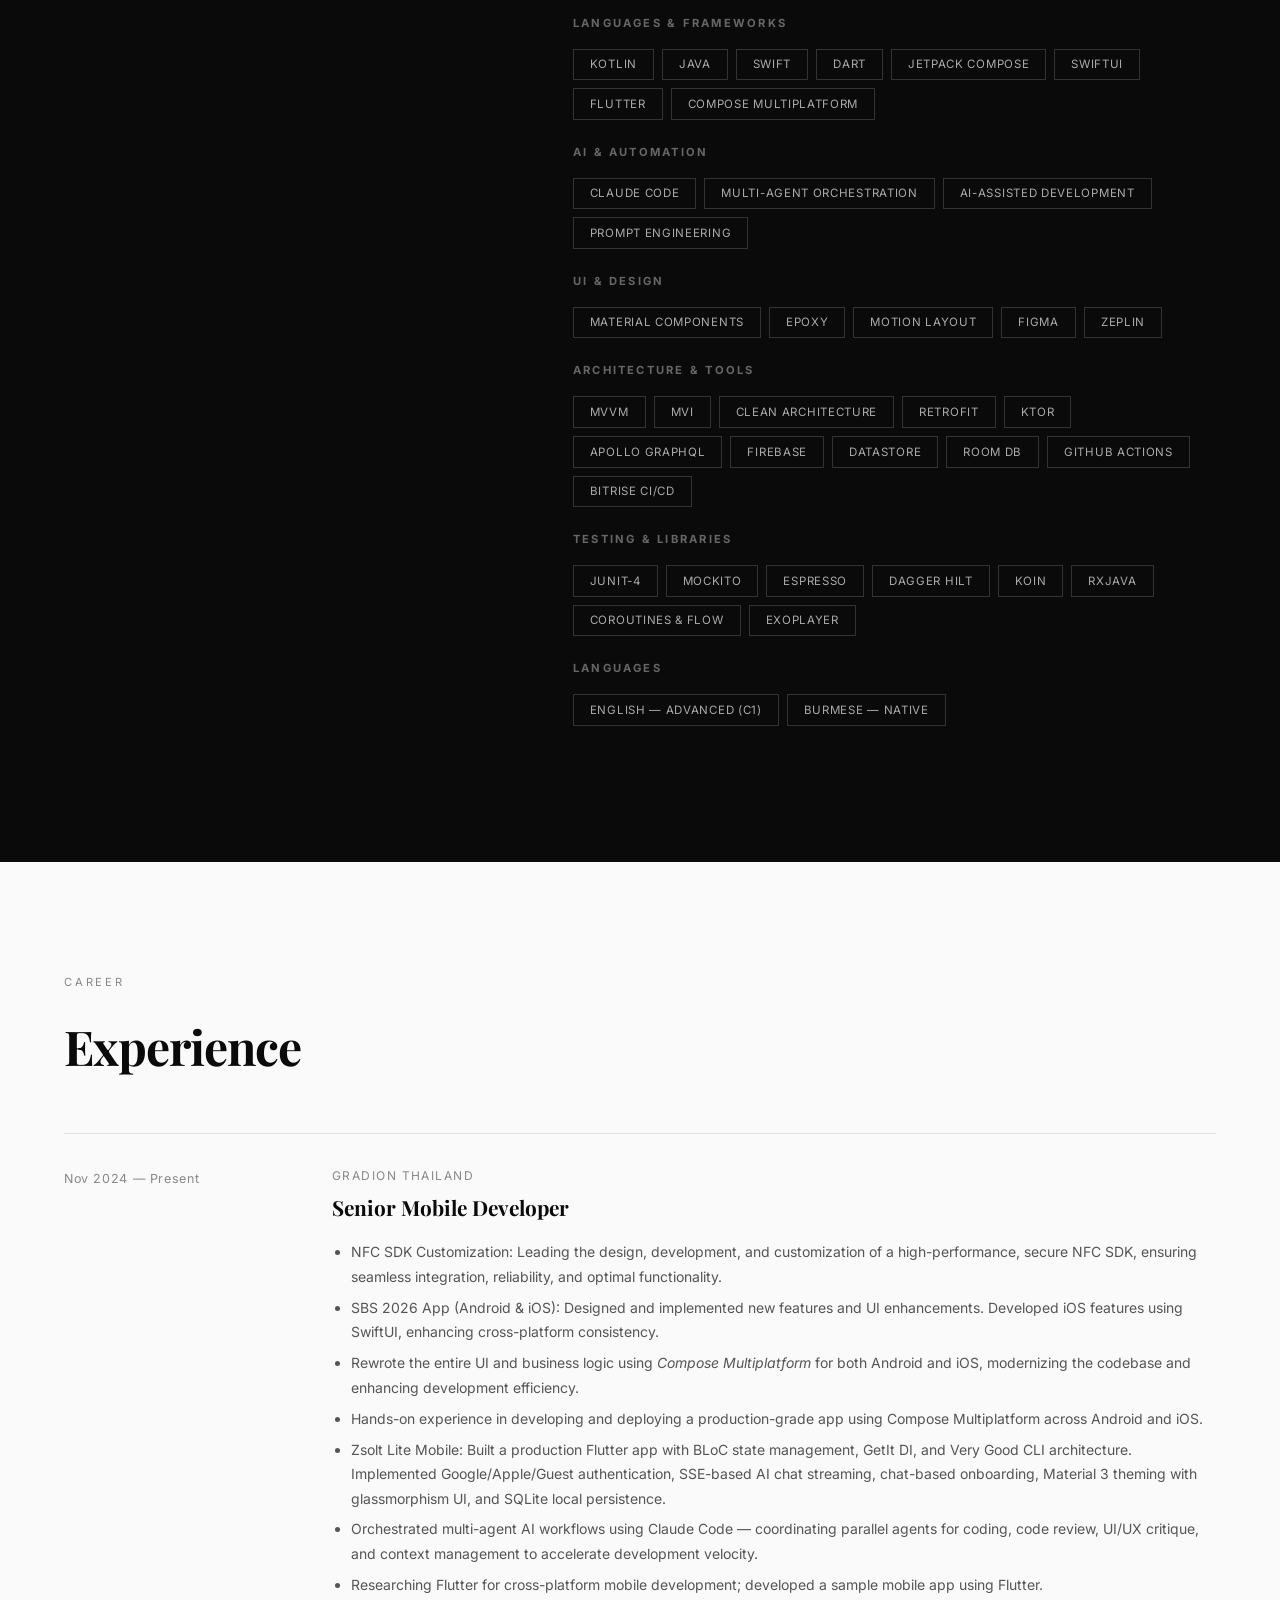
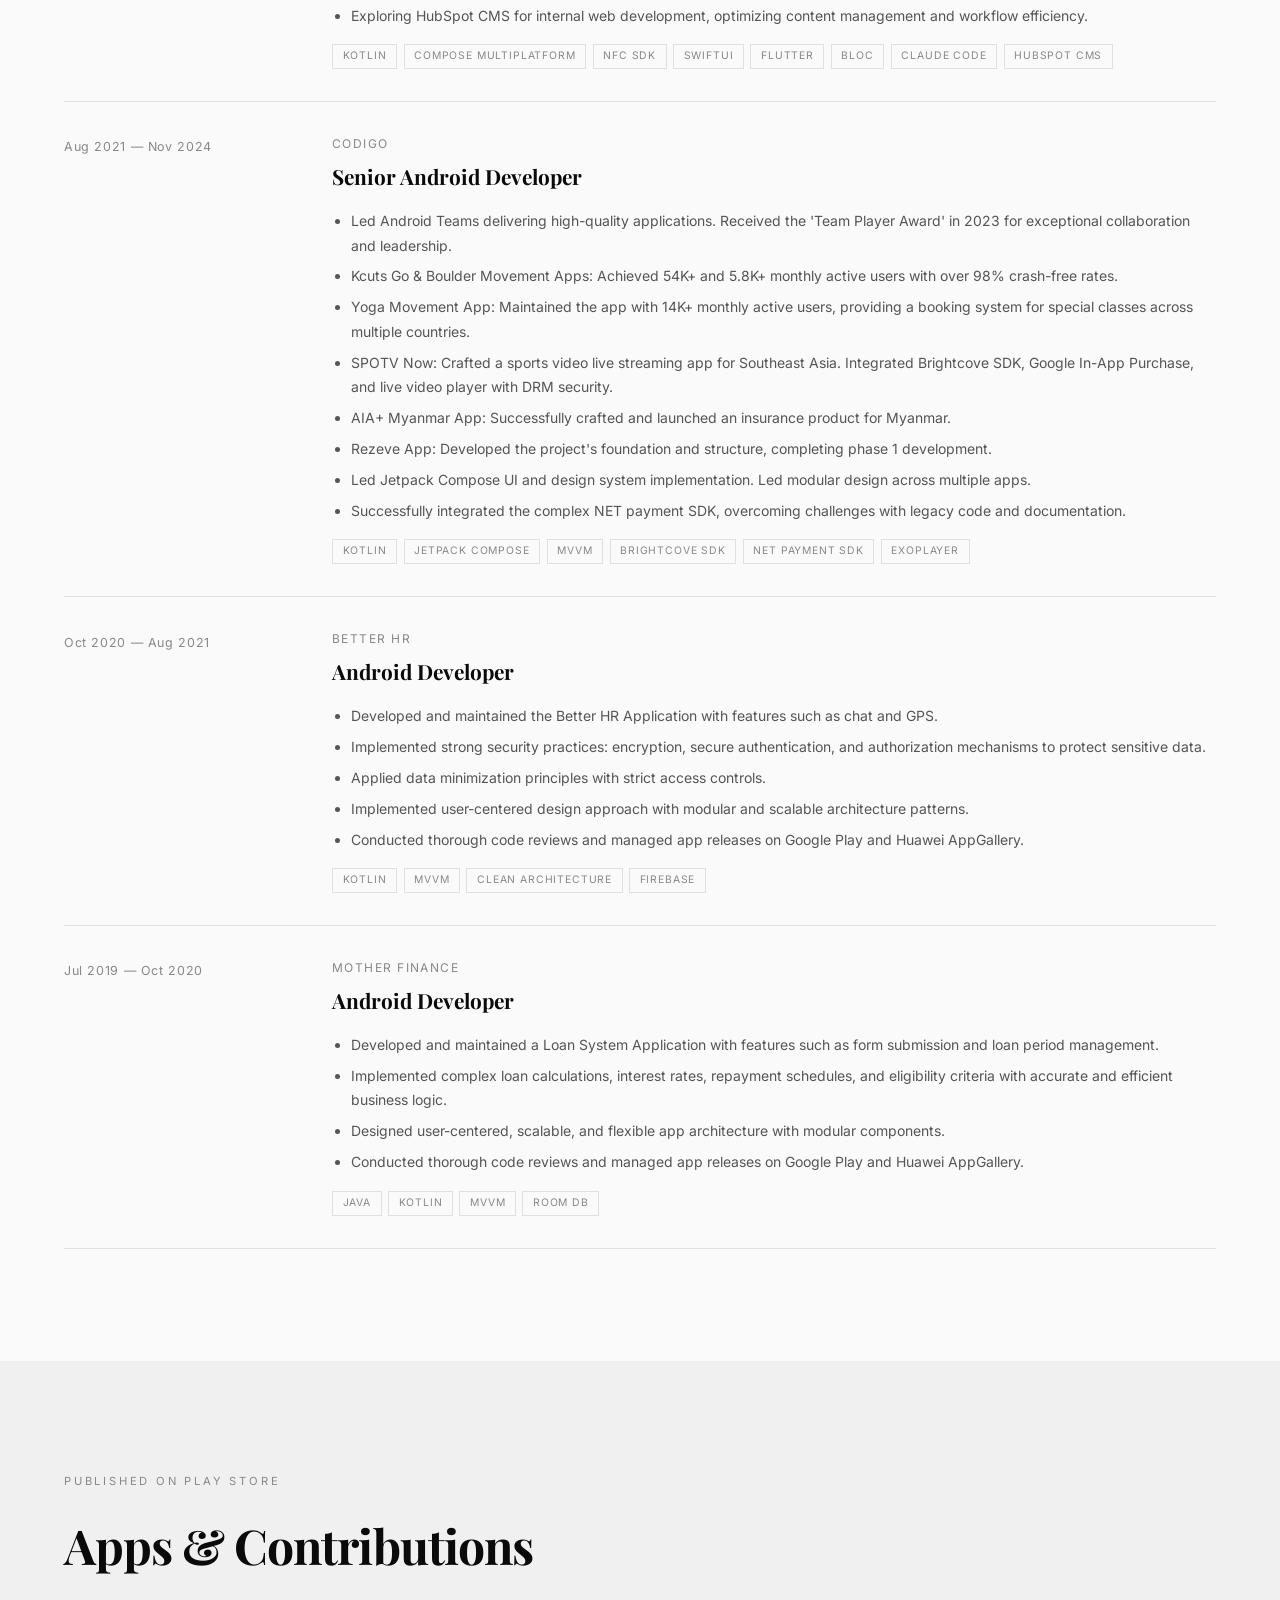
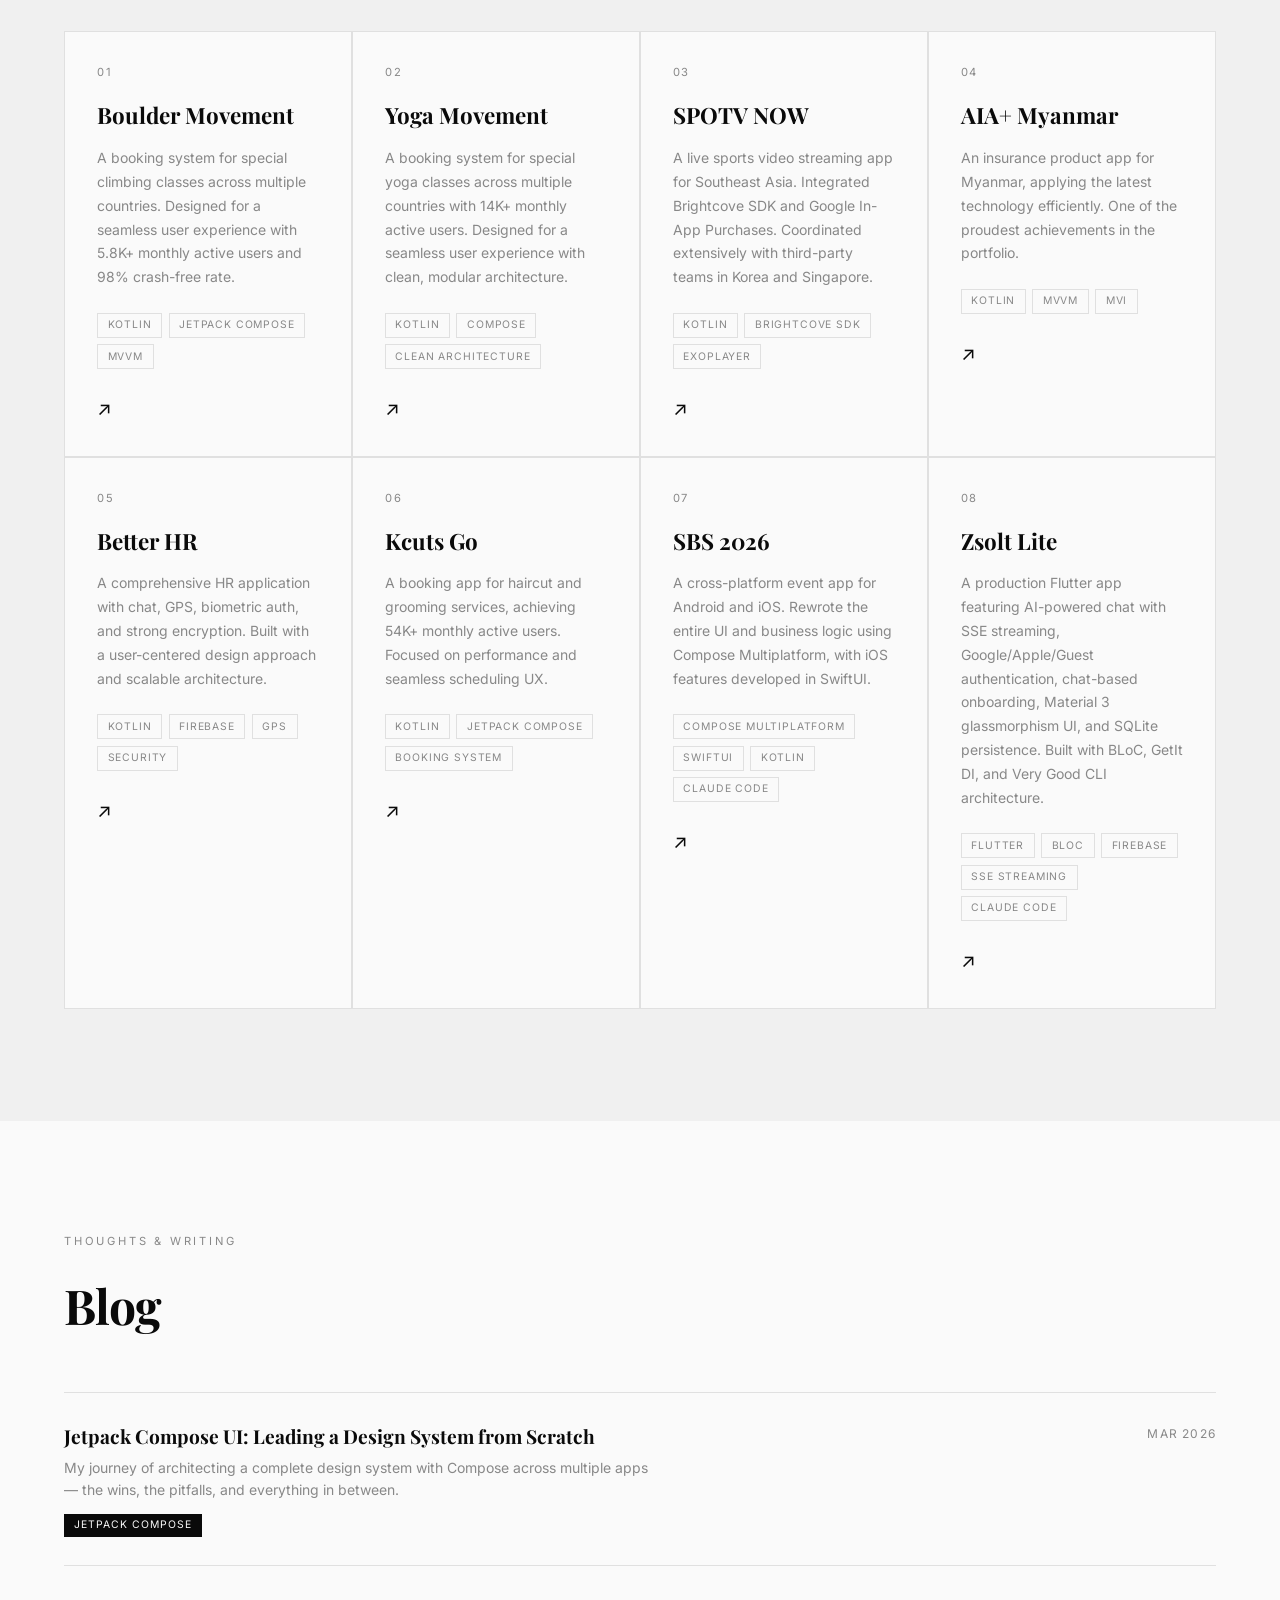
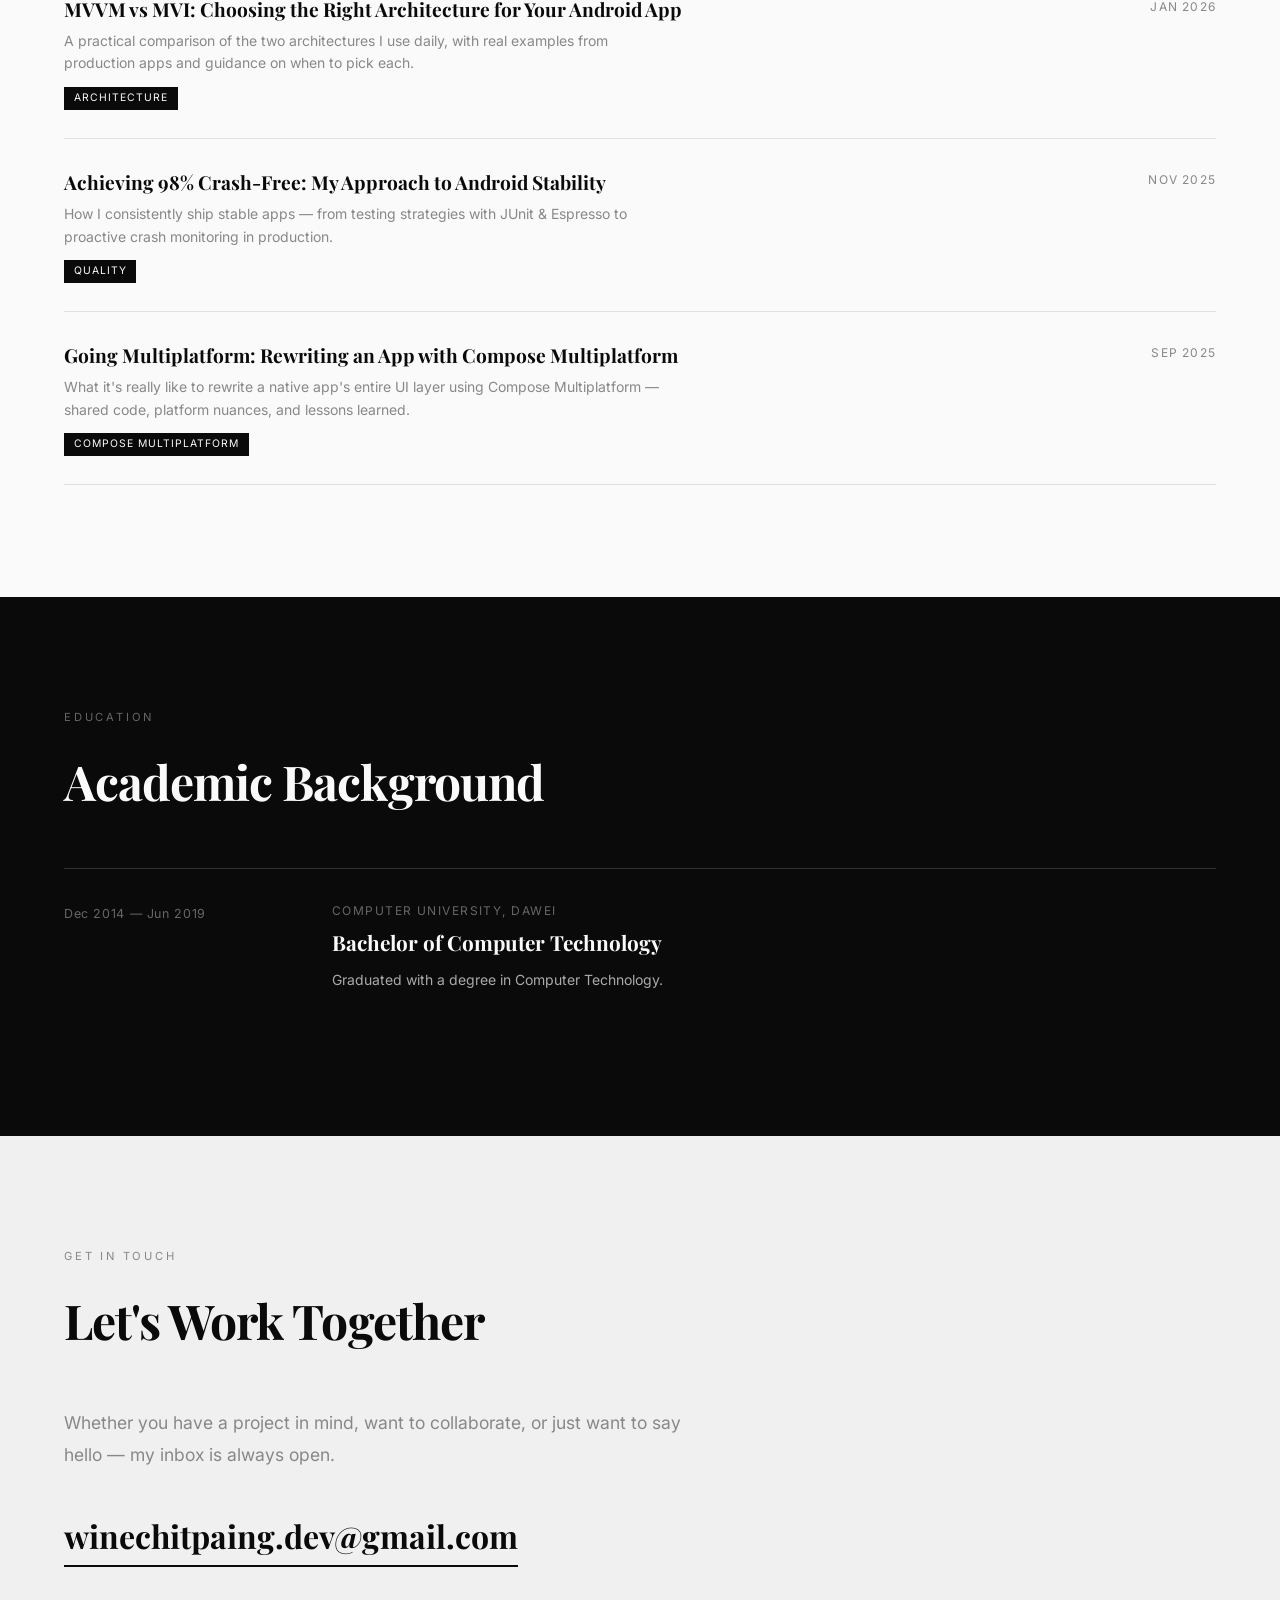
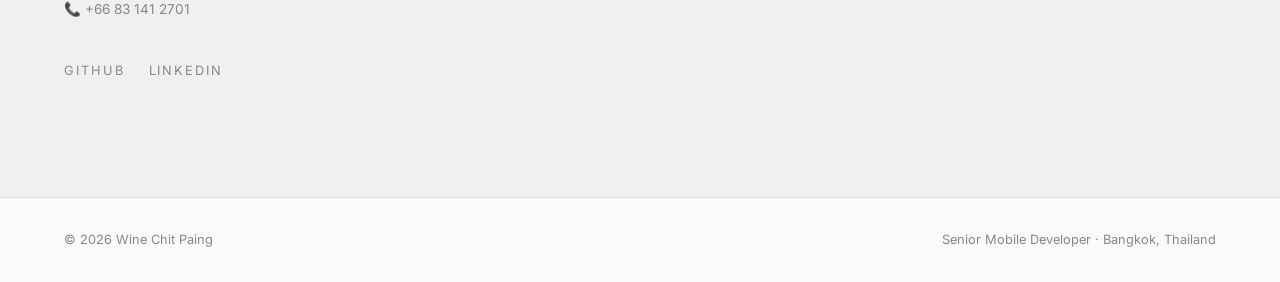
==== commit ca4776a5: "Add profile image, responsive UI with mobile hamburger menu - Replace WCP placeholder with actual pr" ====
--- a/index.html
+++ b/index.html
@@ -11,7 +11,10 @@
 
 <nav id="navbar">
   <a href="#hero" class="nav-logo">WCP</a>
-  <ul class="nav-links">
+  <button class="nav-toggle" id="navToggle" aria-label="Toggle navigation">
+    <span></span><span></span><span></span>
+  </button>
+  <ul class="nav-links" id="navLinks">
     <li><a href="#about">About</a></li>
     <li><a href="#experience">Experience</a></li>
     <li><a href="#projects">Apps</a></li>
@@ -39,7 +42,7 @@
   <p class="section-label reveal">About Me</p>
   <div class="about-grid">
     <div class="about-left reveal">
-      <div class="about-img"></div>
+      <div class="about-img"><img src="assets/profile.png" alt="Wine Chit Paing"/></div>
       <div class="contact-info-side">
         <a href="mailto:winechitpaing.dev@gmail.com"><span class="ci-icon">✉</span> winechitpaing.dev@gmail.com</a>
         <a href="tel:+66831412701"><span class="ci-icon">☎</span> +66 83 141 2701</a>
--- a/css/styles.css
+++ b/css/styles.css
@@ -48,7 +48,7 @@
 #about .section-title { color: var(--white); }
 .about-grid { display: grid; grid-template-columns: 1fr 1.5fr; gap: 5rem; align-items: start; }
 .about-img { aspect-ratio: 3/4; background: #1a1a1a; position: relative; overflow: hidden; max-width: 280px; }
-.about-img::after { content: 'WCP'; position: absolute; inset: 0; display: flex; align-items: center; justify-content: center; font-family: 'Playfair Display', serif; font-size: 4rem; color: #333; letter-spacing: -0.05em; }
+.about-img img { width: 100%; height: 100%; object-fit: cover; display: block; }
 .contact-info-side { margin-top: 1.5rem; display: flex; flex-direction: column; gap: 0.6rem; }
 .contact-info-side a { font-size: 0.8rem; color: #aaa; text-decoration: none; display: flex; align-items: center; gap: 0.5rem; transition: color 0.2s; }
 .contact-info-side a:hover { color: var(--white); }
@@ -131,11 +131,100 @@
 .reveal { opacity: 0; transform: translateY(30px); transition: opacity 0.7s ease, transform 0.7s ease; }
 .reveal.visible { opacity: 1; transform: translateY(0); }
 
-/* --- Responsive --- */
+/* --- Mobile Navigation --- */
+.nav-toggle {
+  display: none; background: none; border: none; cursor: pointer;
+  flex-direction: column; gap: 5px; padding: 4px; z-index: 101;
+}
+.nav-toggle span {
+  display: block; width: 24px; height: 2px; background: var(--black);
+  transition: transform 0.3s, opacity 0.3s;
+}
+.nav-toggle.active span:nth-child(1) { transform: translateY(7px) rotate(45deg); }
+.nav-toggle.active span:nth-child(2) { opacity: 0; }
+.nav-toggle.active span:nth-child(3) { transform: translateY(-7px) rotate(-45deg); }
+
+/* --- Responsive: Tablet (1024px) --- */
+@media (max-width: 1024px) {
+  .about-grid { grid-template-columns: 1fr 1.5fr; gap: 3rem; }
+  .exp-item { grid-template-columns: 180px 1fr; gap: 2rem; }
+  .edu-item { grid-template-columns: 180px 1fr; gap: 2rem; }
+  section { padding: 5rem 5%; }
+  .hero-bg-text { font-size: clamp(6rem, 14vw, 14rem); }
+}
+
+/* --- Responsive: Mobile (768px) --- */
 @media (max-width: 768px) {
+  /* Nav */
+  .nav-toggle { display: flex; }
+  .nav-links {
+    position: fixed; top: 0; right: -100%; width: 70%; height: 100vh;
+    flex-direction: column; background: var(--white);
+    padding: 5rem 2rem 2rem; gap: 1.5rem;
+    box-shadow: -4px 0 20px rgba(0,0,0,0.1);
+    transition: right 0.3s ease;
+  }
+  .nav-links.open { right: 0; }
+  .nav-links a { font-size: 1rem; }
+
+  /* Hero */
+  #hero { min-height: 90vh; padding: 0 6%; }
+  .hero-bg-text { display: none; }
+  .hero-name { font-size: clamp(2.5rem, 10vw, 4rem); }
+  .hero-tagline { font-size: 0.95rem; }
+  .hero-cta { flex-direction: column; gap: 0.75rem; }
+  .hero-cta .btn { text-align: center; }
+  .hero-scroll { display: none; }
+
+  /* Sections */
+  section { padding: 4rem 6%; }
+  .section-title { font-size: clamp(1.6rem, 5vw, 2.2rem); margin-bottom: 2rem; }
+
+  /* About */
   .about-grid { grid-template-columns: 1fr; gap: 2.5rem; }
+  .about-left { display: flex; flex-direction: column; align-items: center; }
+  .about-img { max-width: 200px; }
+  .contact-info-side { align-items: center; }
+  .about-bio { font-size: 0.95rem; }
+  .skills { gap: 0.4rem; }
+  .skill-tag { font-size: 0.65rem; padding: 0.3rem 0.75rem; }
+
+  /* Experience */
   .exp-item { grid-template-columns: 1fr; gap: 0.5rem; }
+  .exp-role { font-size: 1.1rem; }
+  .exp-desc { font-size: 0.82rem; }
+
+  /* Projects */
+  .projects-grid { grid-template-columns: 1fr; }
+  .project-name { font-size: 1.2rem; }
+
+  /* Blog */
+  .blog-item { flex-direction: column; gap: 0.5rem; }
+  .blog-title { font-size: 1.05rem; }
+
+  /* Education */
   .edu-item { grid-template-columns: 1fr; gap: 0.5rem; }
-  .blog-item { flex-direction: column; gap: 0.5rem; }
+  .edu-degree { font-size: 1.1rem; }
+
+  /* Contact */
+  .contact-email { font-size: clamp(1rem, 4vw, 1.4rem); }
+
+  /* Footer */
   footer { flex-direction: column; gap: 0.5rem; text-align: center; }
+}
+
+/* --- Responsive: Small Mobile (480px) --- */
+@media (max-width: 480px) {
+  nav { padding: 1rem 5%; }
+  section { padding: 3rem 5%; }
+  .hero-name { font-size: clamp(2rem, 9vw, 3rem); }
+  .hero-label { font-size: 0.65rem; margin-bottom: 1rem; }
+  .about-img { max-width: 160px; }
+  .about-bio { font-size: 0.88rem; line-height: 1.7; }
+  .skill-tag { font-size: 0.6rem; padding: 0.25rem 0.6rem; }
+  .exp-tags span { font-size: 0.6rem; }
+  .project-tags span { font-size: 0.6rem; }
+  .project-card { padding: 1.5rem; }
+  .blog-excerpt { font-size: 0.82rem; }
+  .socials { gap: 1rem; }
 }
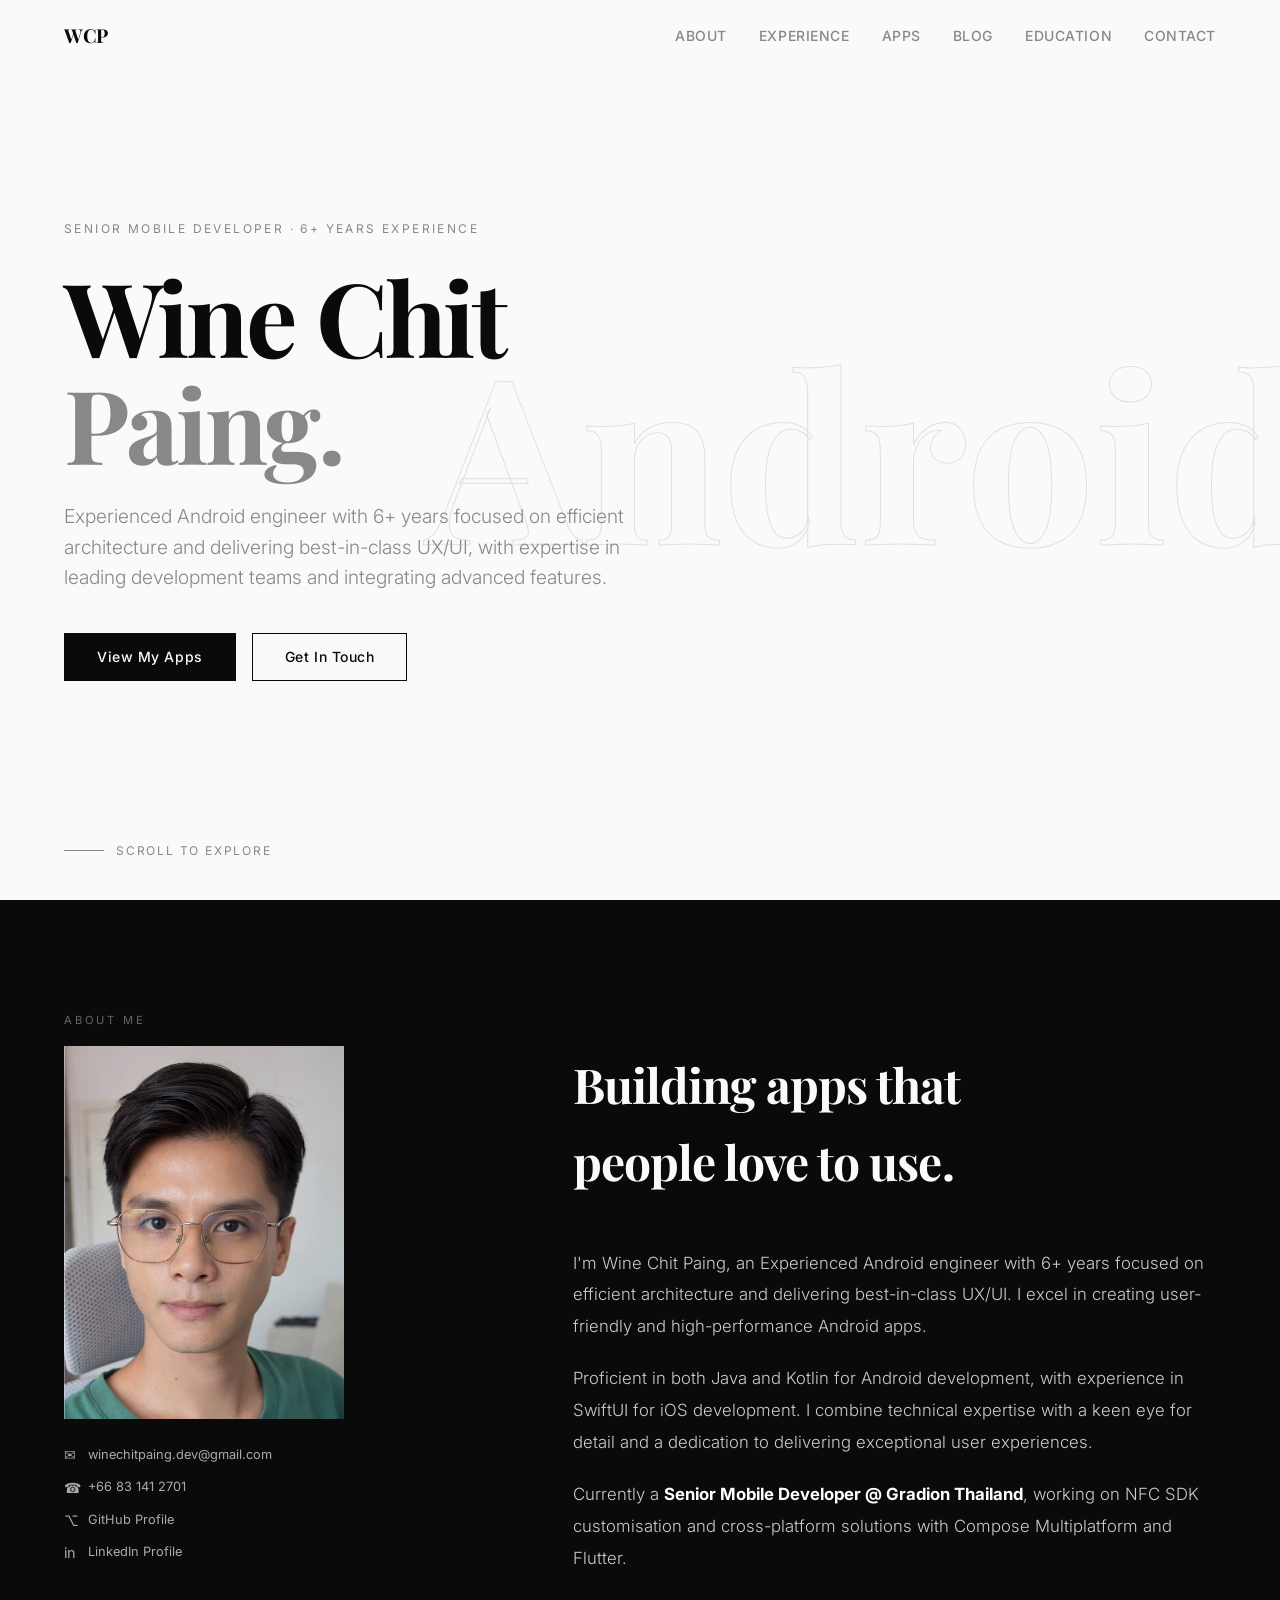
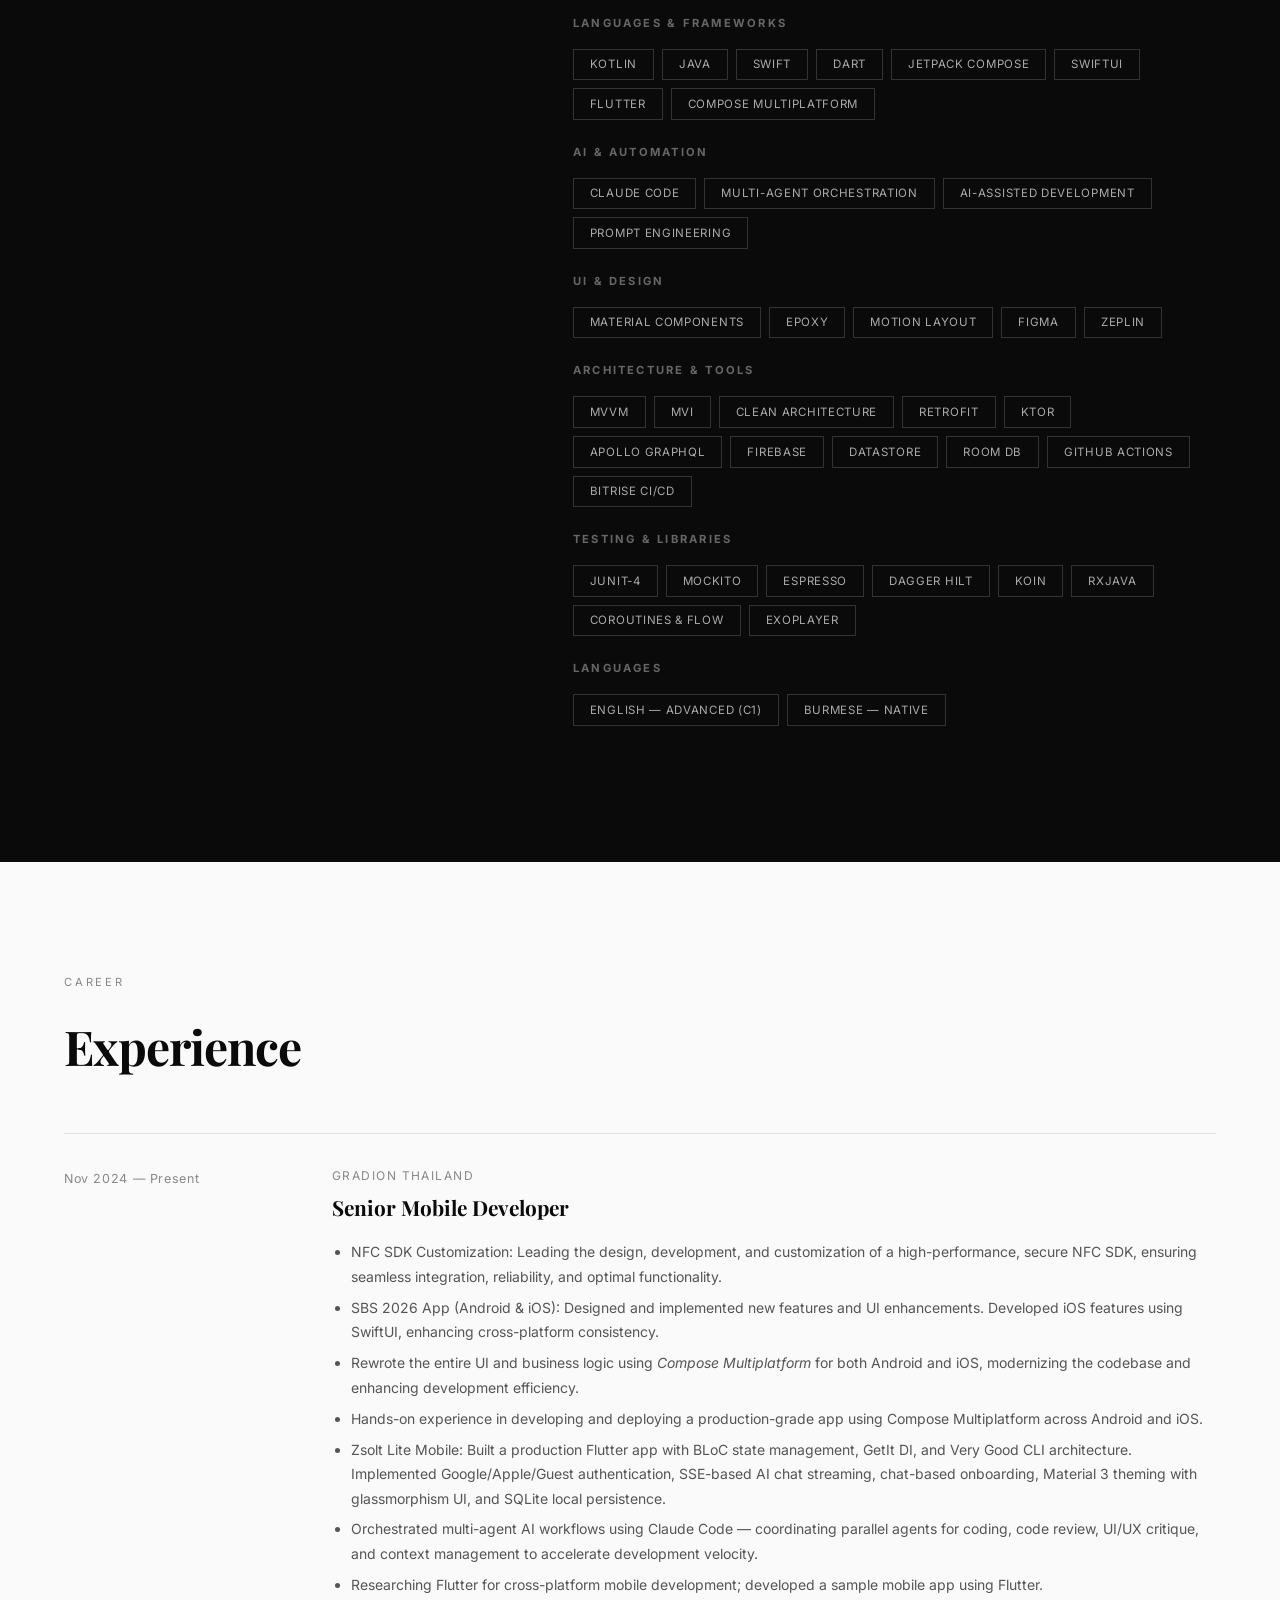
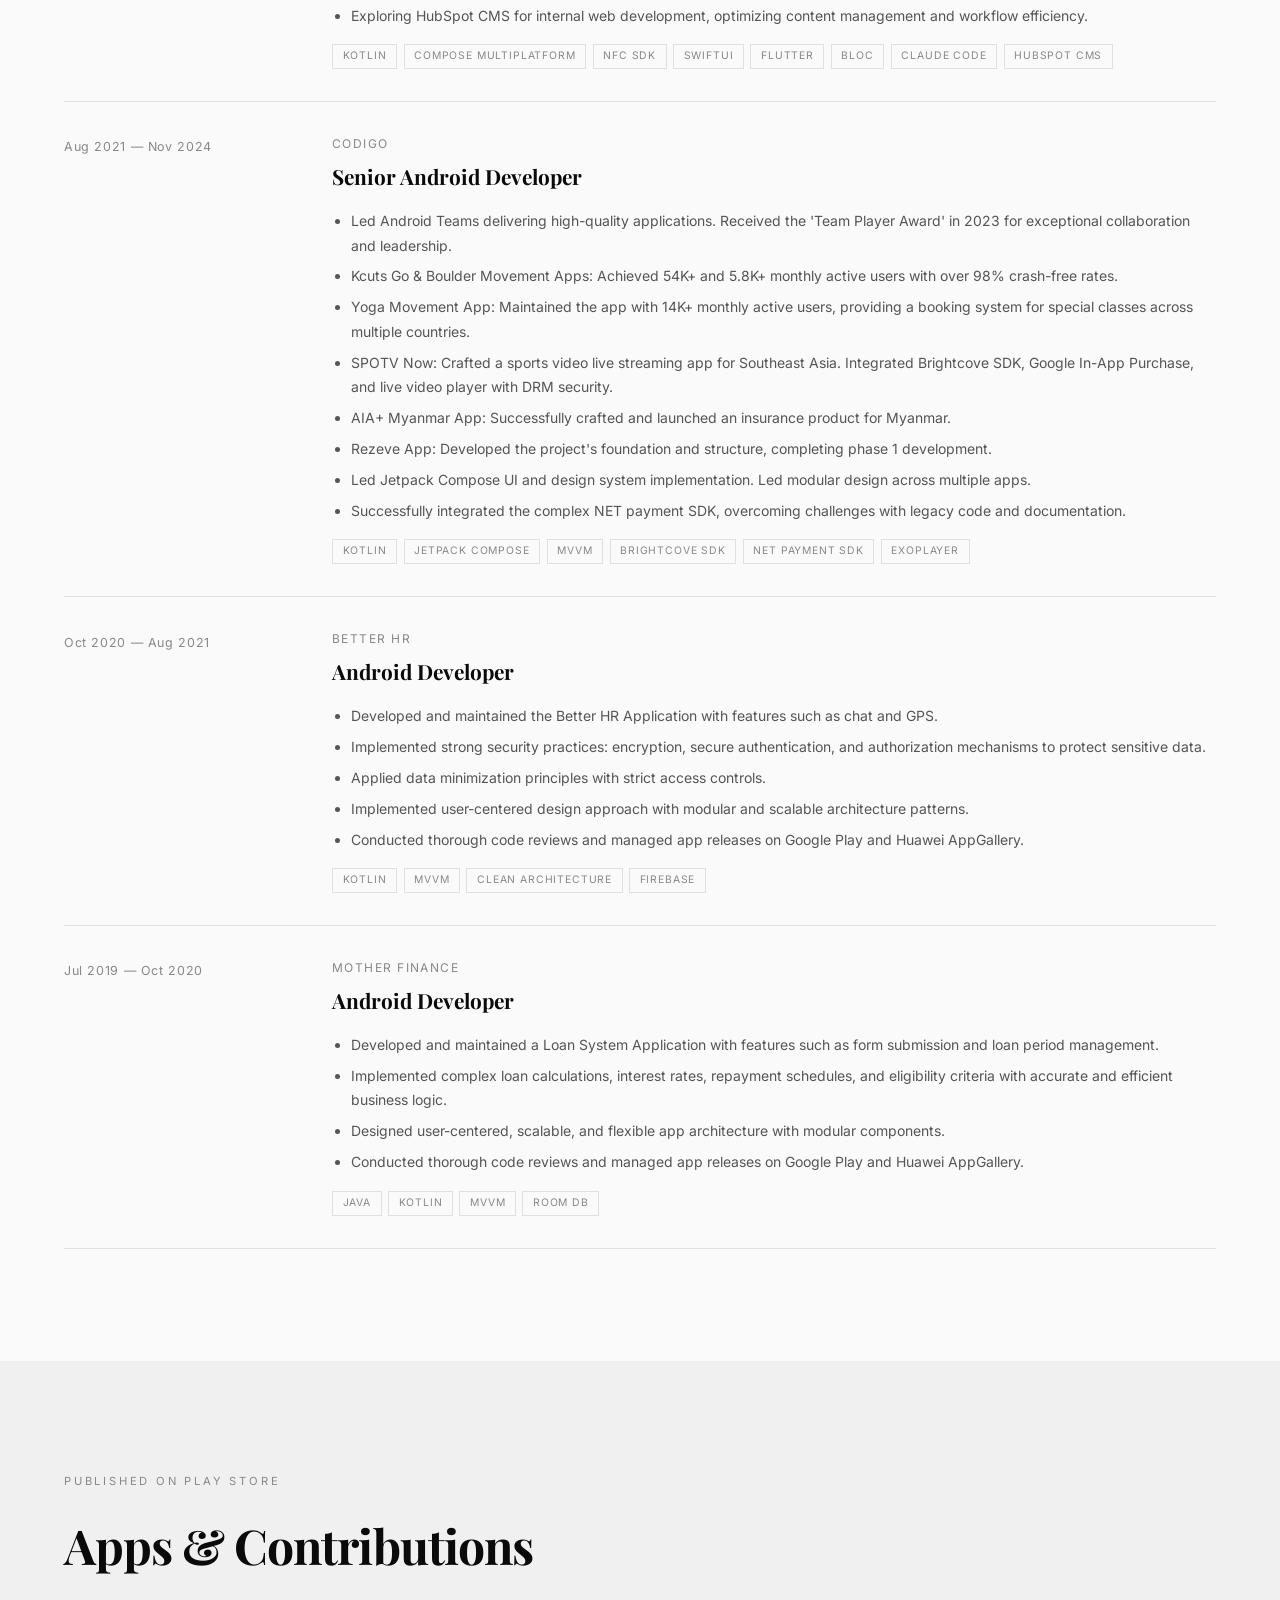
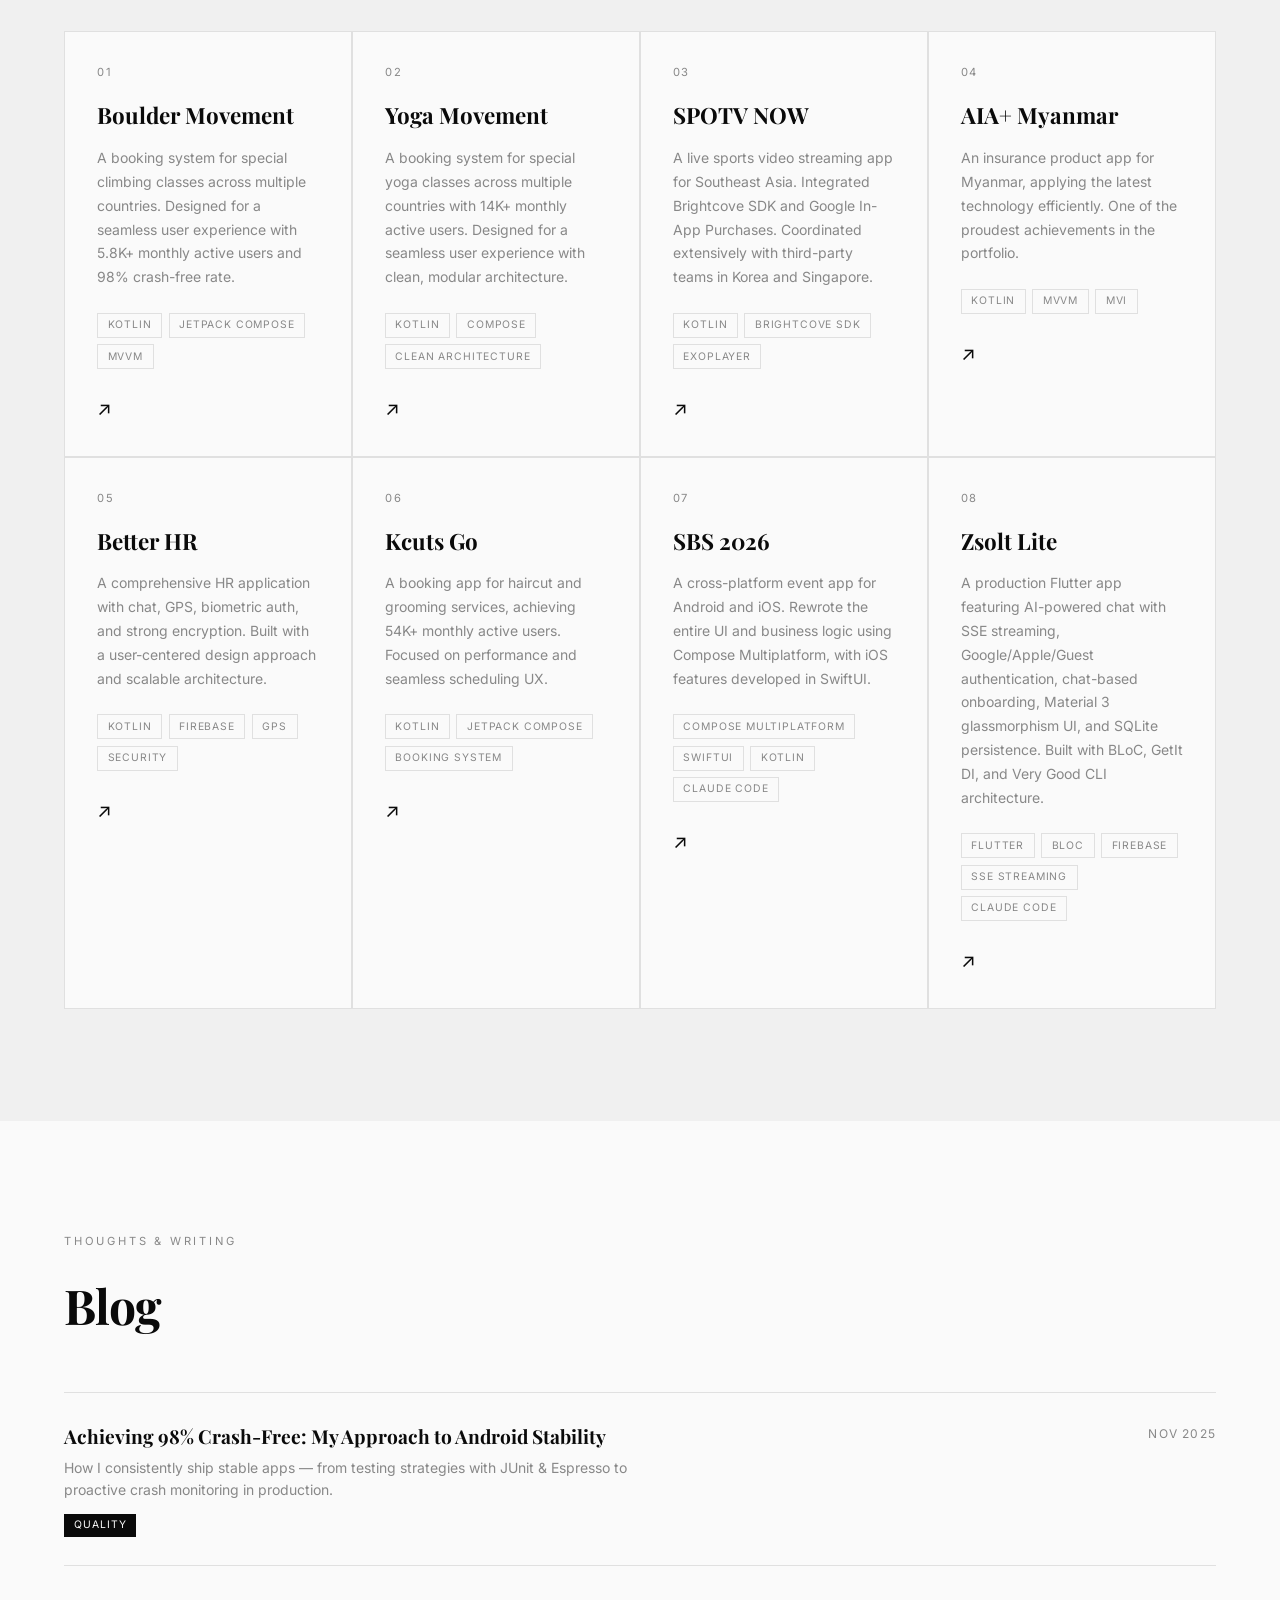
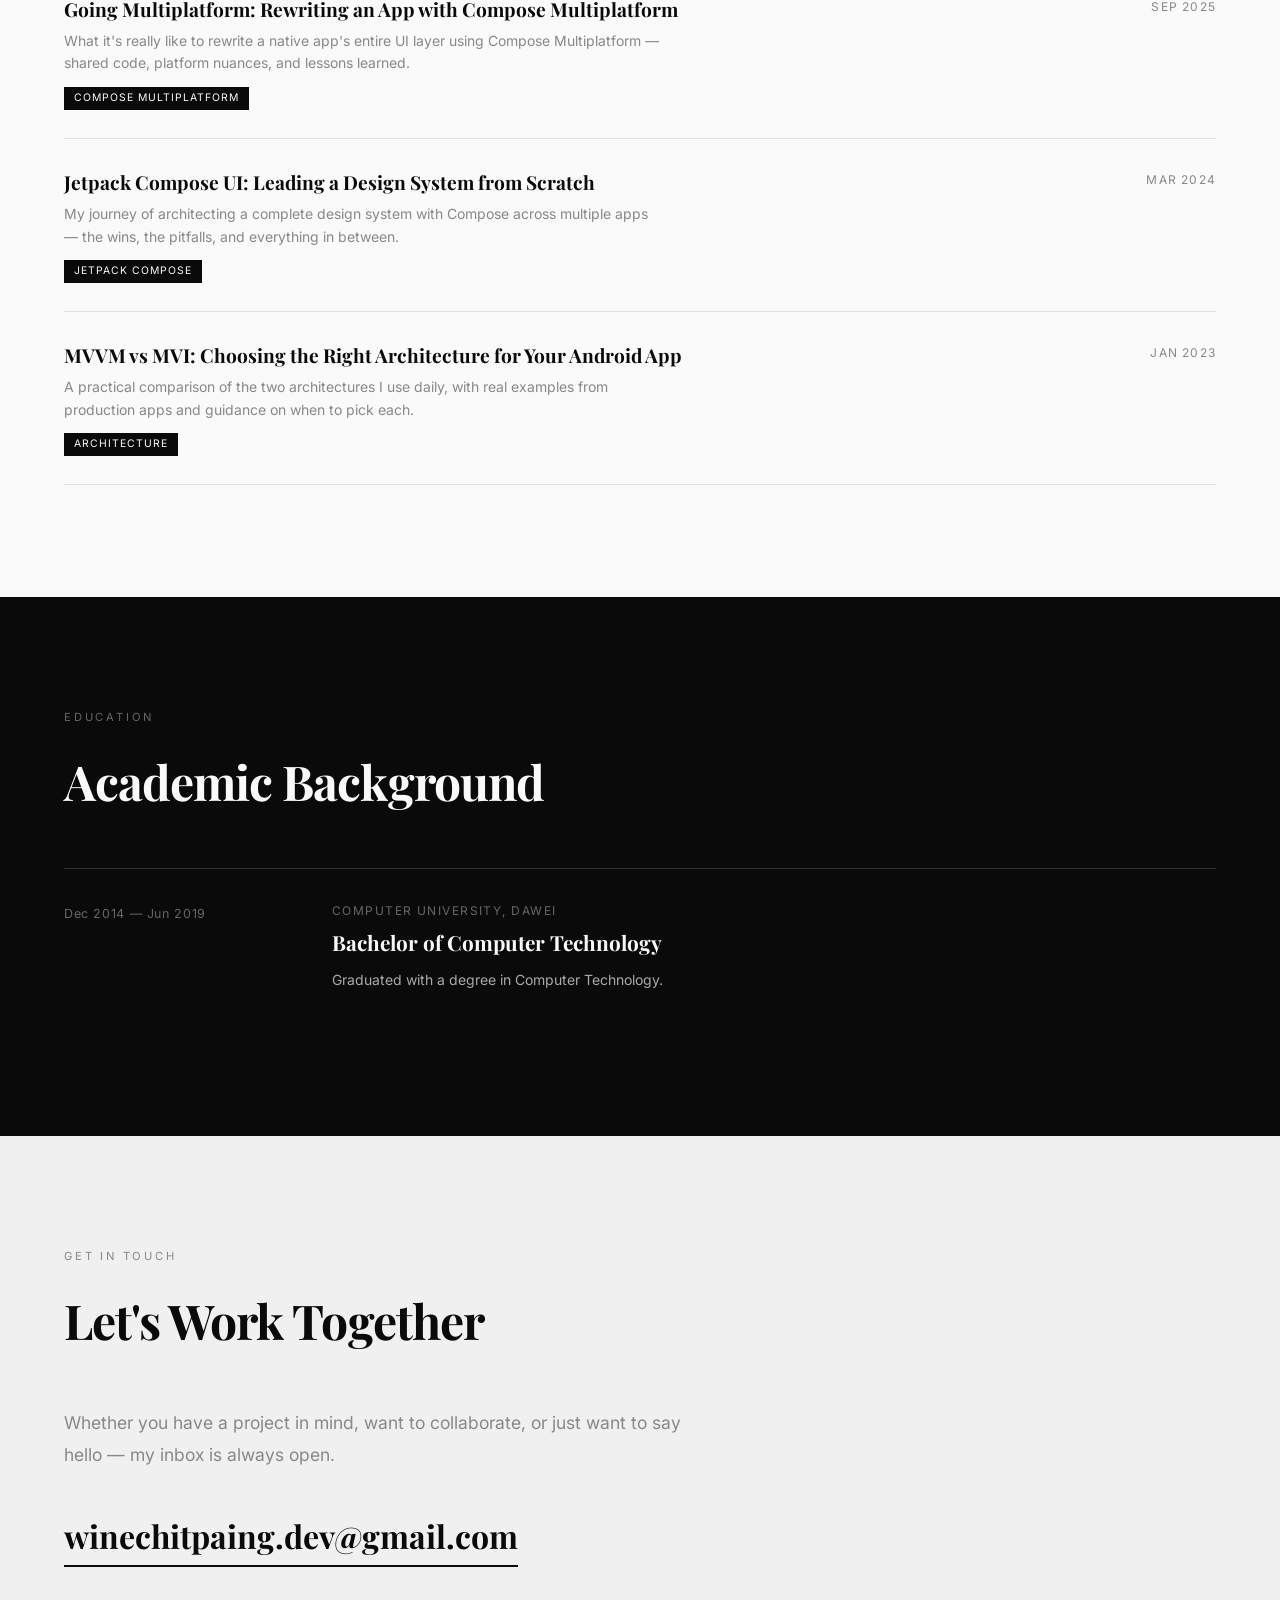
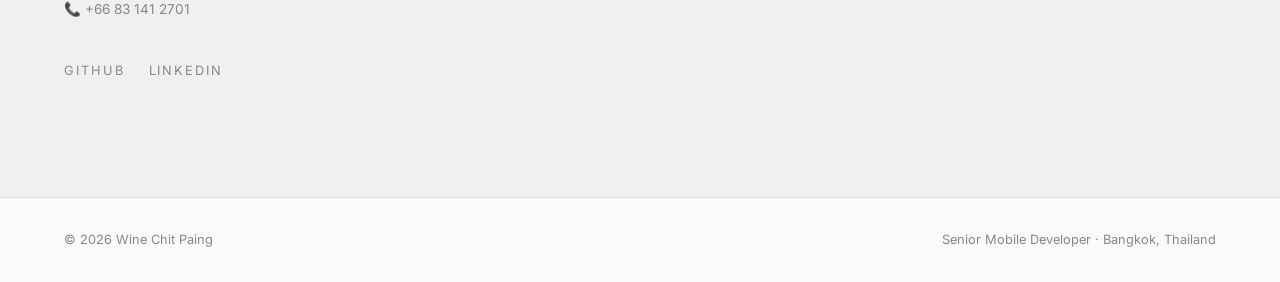
==== commit 97ad7d12: "fix(blog): update publication dates for Jetpack Compose and MVVM vs MVI articles" ====
--- a/index.html
+++ b/index.html
@@ -250,38 +250,38 @@
   <p class="section-label reveal">Thoughts & Writing</p>
   <h2 class="section-title reveal">Blog</h2>
   <div class="blog-list reveal">
-    <div class="blog-item">
+    <a href="blog/crash-free-android.html" class="blog-item">
+      <div>
+        <h3 class="blog-title">Achieving 98% Crash-Free: My Approach to Android Stability</h3>
+        <p class="blog-excerpt">How I consistently ship stable apps — from testing strategies with JUnit & Espresso to proactive crash monitoring in production.</p>
+        <span class="blog-tag">Quality</span>
+      </div>
+      <p class="blog-meta">Nov 2025</p>
+    </a>
+    <a href="blog/compose-multiplatform.html" class="blog-item">
+      <div>
+        <h3 class="blog-title">Going Multiplatform: Rewriting an App with Compose Multiplatform</h3>
+        <p class="blog-excerpt">What it's really like to rewrite a native app's entire UI layer using Compose Multiplatform — shared code, platform nuances, and lessons learned.</p>
+        <span class="blog-tag">Compose Multiplatform</span>
+      </div>
+      <p class="blog-meta">Sep 2025</p>
+    </a>
+    <a href="blog/jetpack-compose-design-system.html" class="blog-item">
       <div>
         <h3 class="blog-title">Jetpack Compose UI: Leading a Design System from Scratch</h3>
         <p class="blog-excerpt">My journey of architecting a complete design system with Compose across multiple apps — the wins, the pitfalls, and everything in between.</p>
         <span class="blog-tag">Jetpack Compose</span>
       </div>
-      <p class="blog-meta">Mar 2026</p>
-    </div>
-    <div class="blog-item">
+      <p class="blog-meta">Mar 2024</p>
+    </a>
+    <a href="blog/mvvm-vs-mvi.html" class="blog-item">
       <div>
         <h3 class="blog-title">MVVM vs MVI: Choosing the Right Architecture for Your Android App</h3>
         <p class="blog-excerpt">A practical comparison of the two architectures I use daily, with real examples from production apps and guidance on when to pick each.</p>
         <span class="blog-tag">Architecture</span>
       </div>
-      <p class="blog-meta">Jan 2026</p>
-    </div>
-    <div class="blog-item">
-      <div>
-        <h3 class="blog-title">Achieving 98% Crash-Free: My Approach to Android Stability</h3>
-        <p class="blog-excerpt">How I consistently ship stable apps — from testing strategies with JUnit & Espresso to proactive crash monitoring in production.</p>
-        <span class="blog-tag">Quality</span>
-      </div>
-      <p class="blog-meta">Nov 2025</p>
-    </div>
-    <div class="blog-item">
-      <div>
-        <h3 class="blog-title">Going Multiplatform: Rewriting an App with Compose Multiplatform</h3>
-        <p class="blog-excerpt">What it's really like to rewrite a native app's entire UI layer using Compose Multiplatform — shared code, platform nuances, and lessons learned.</p>
-        <span class="blog-tag">Compose Multiplatform</span>
-      </div>
-      <p class="blog-meta">Sep 2025</p>
-    </div>
+      <p class="blog-meta">Jan 2023</p>
+    </a>
   </div>
 </section>
 
--- a/css/styles.css
+++ b/css/styles.css
@@ -92,7 +92,7 @@
 /* --- Blog --- */
 #blog { background: var(--white); }
 .blog-list { display: flex; flex-direction: column; }
-.blog-item { display: flex; justify-content: space-between; align-items: flex-start; padding: 1.75rem 0; border-bottom: 1px solid var(--border); cursor: default; transition: padding-left 0.2s; gap: 2rem; }
+.blog-item { display: flex; justify-content: space-between; align-items: flex-start; padding: 1.75rem 0; border-bottom: 1px solid var(--border); cursor: pointer; transition: padding-left 0.2s; gap: 2rem; text-decoration: none; color: inherit; }
 .blog-item:first-child { border-top: 1px solid var(--border); }
 .blog-item:hover { padding-left: 0.75rem; }
 .blog-meta { font-size: 0.75rem; letter-spacing: 0.1em; text-transform: uppercase; color: var(--gray); white-space: nowrap; margin-top: 0.2rem; }
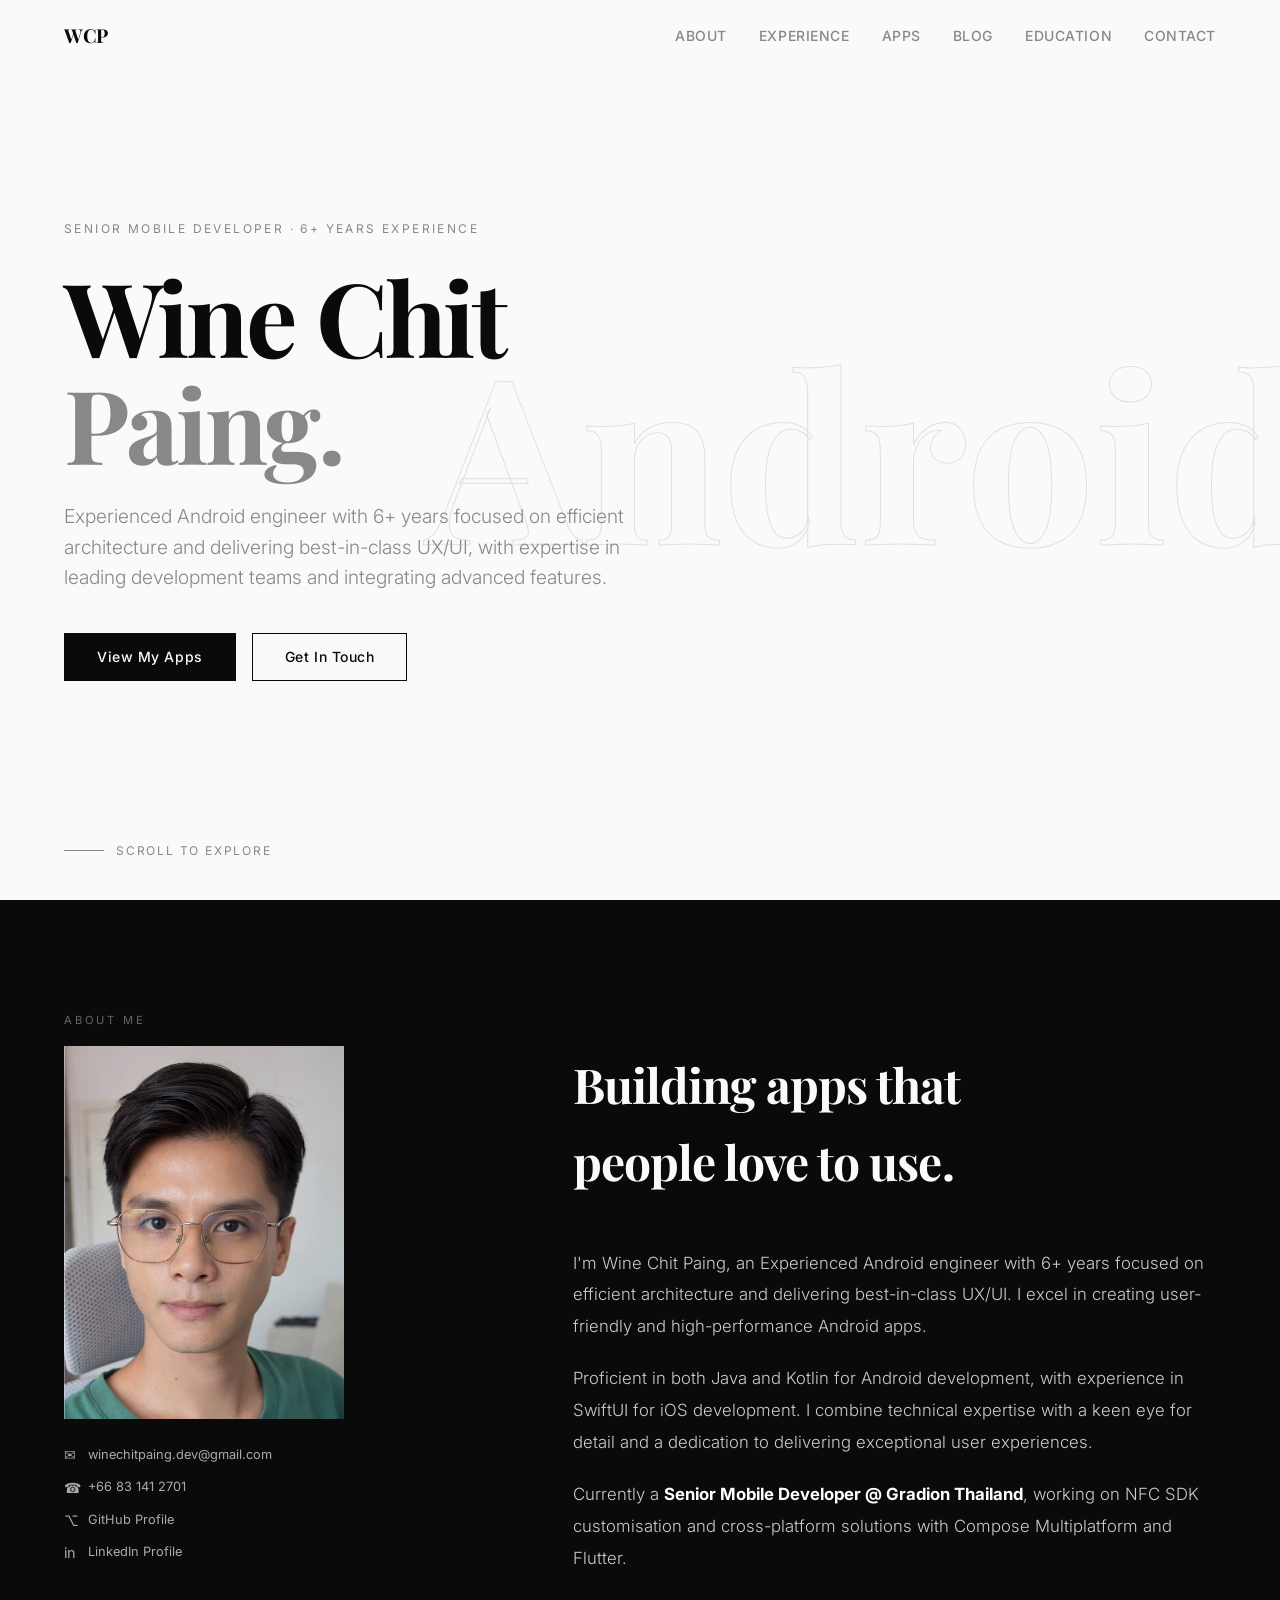
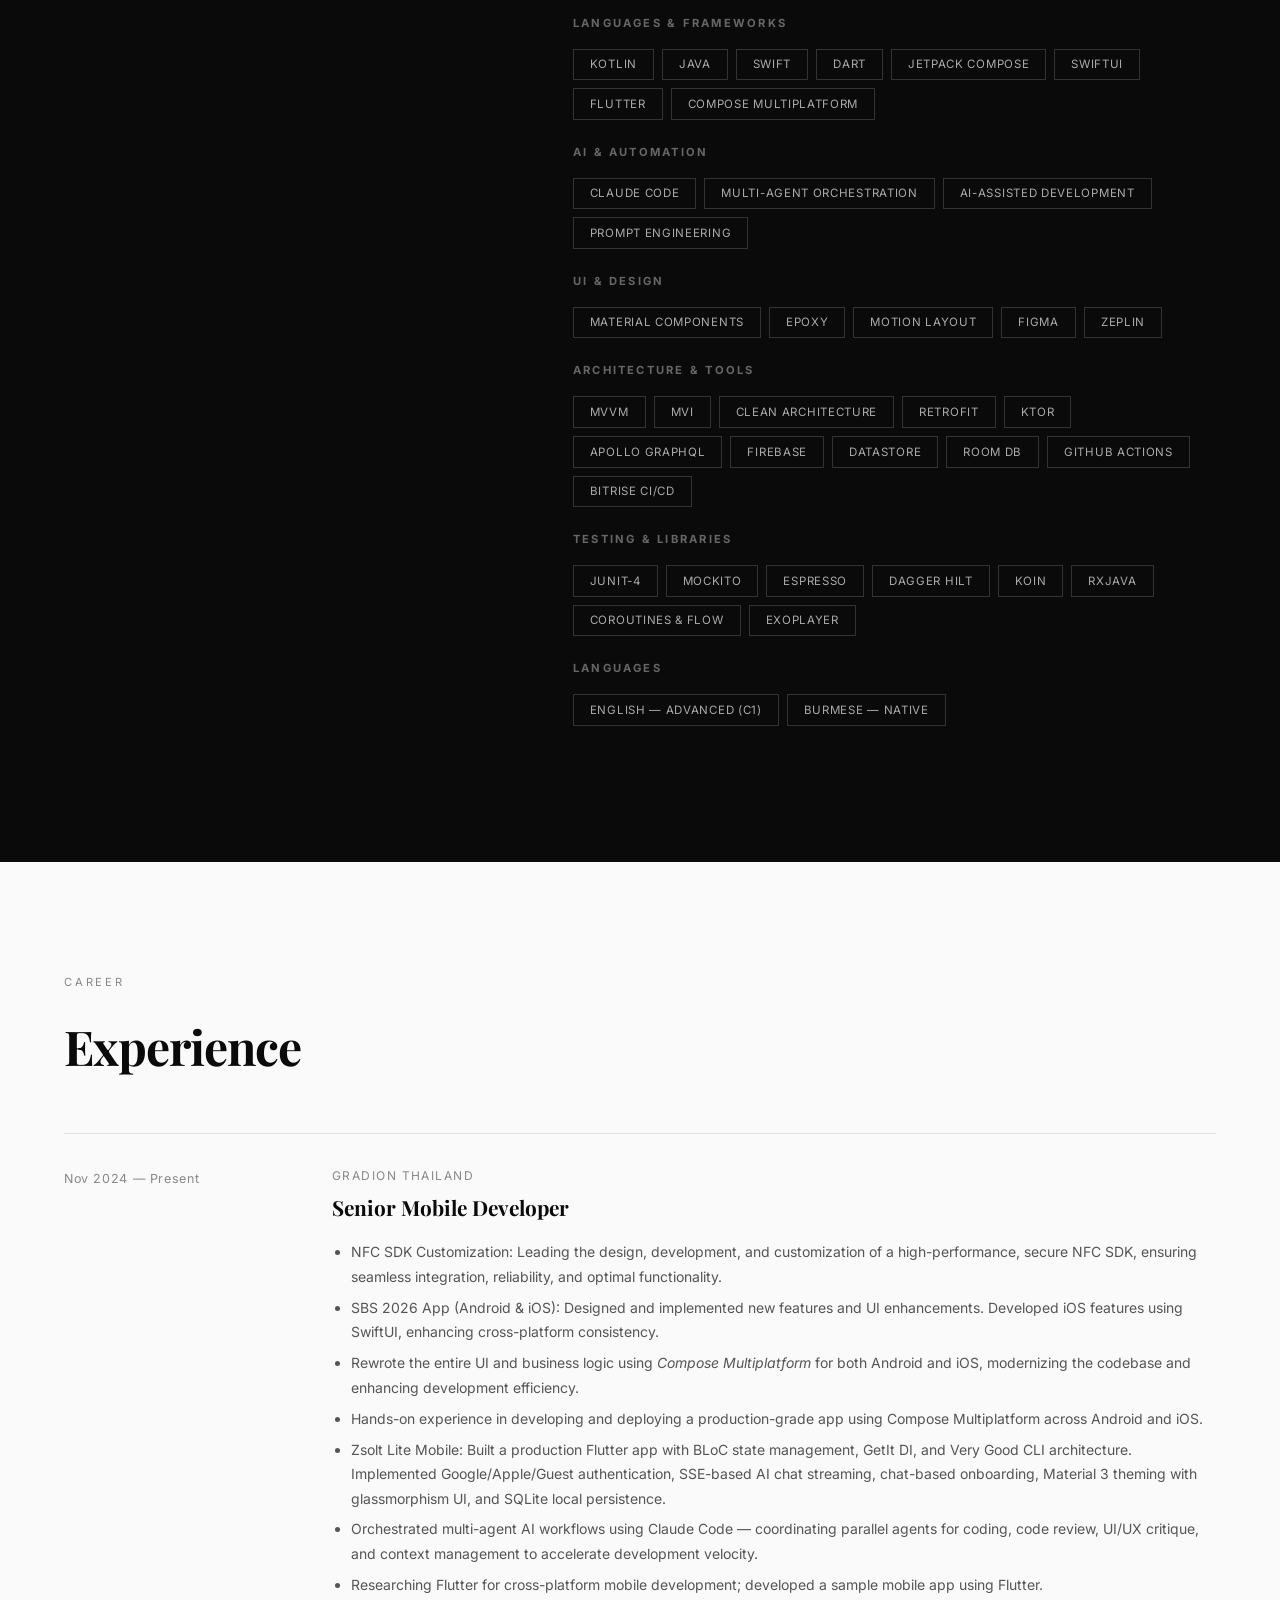
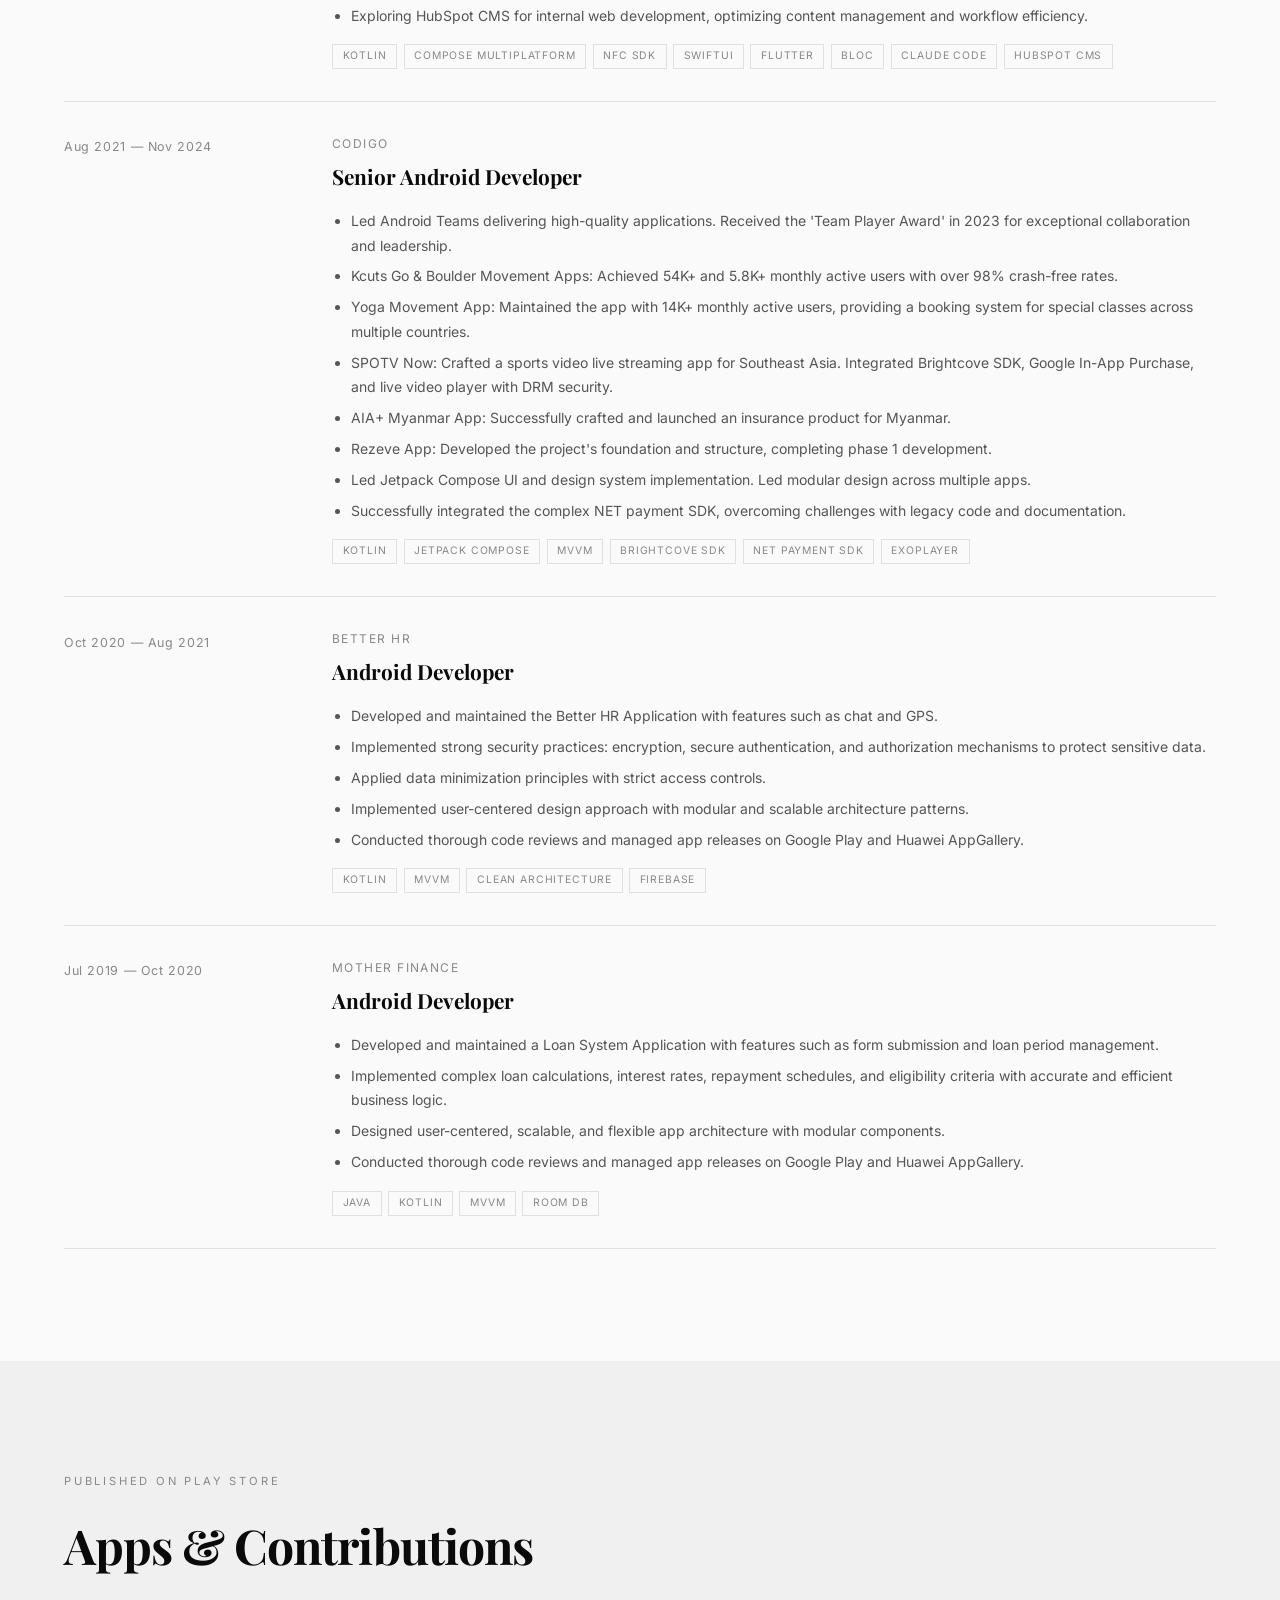
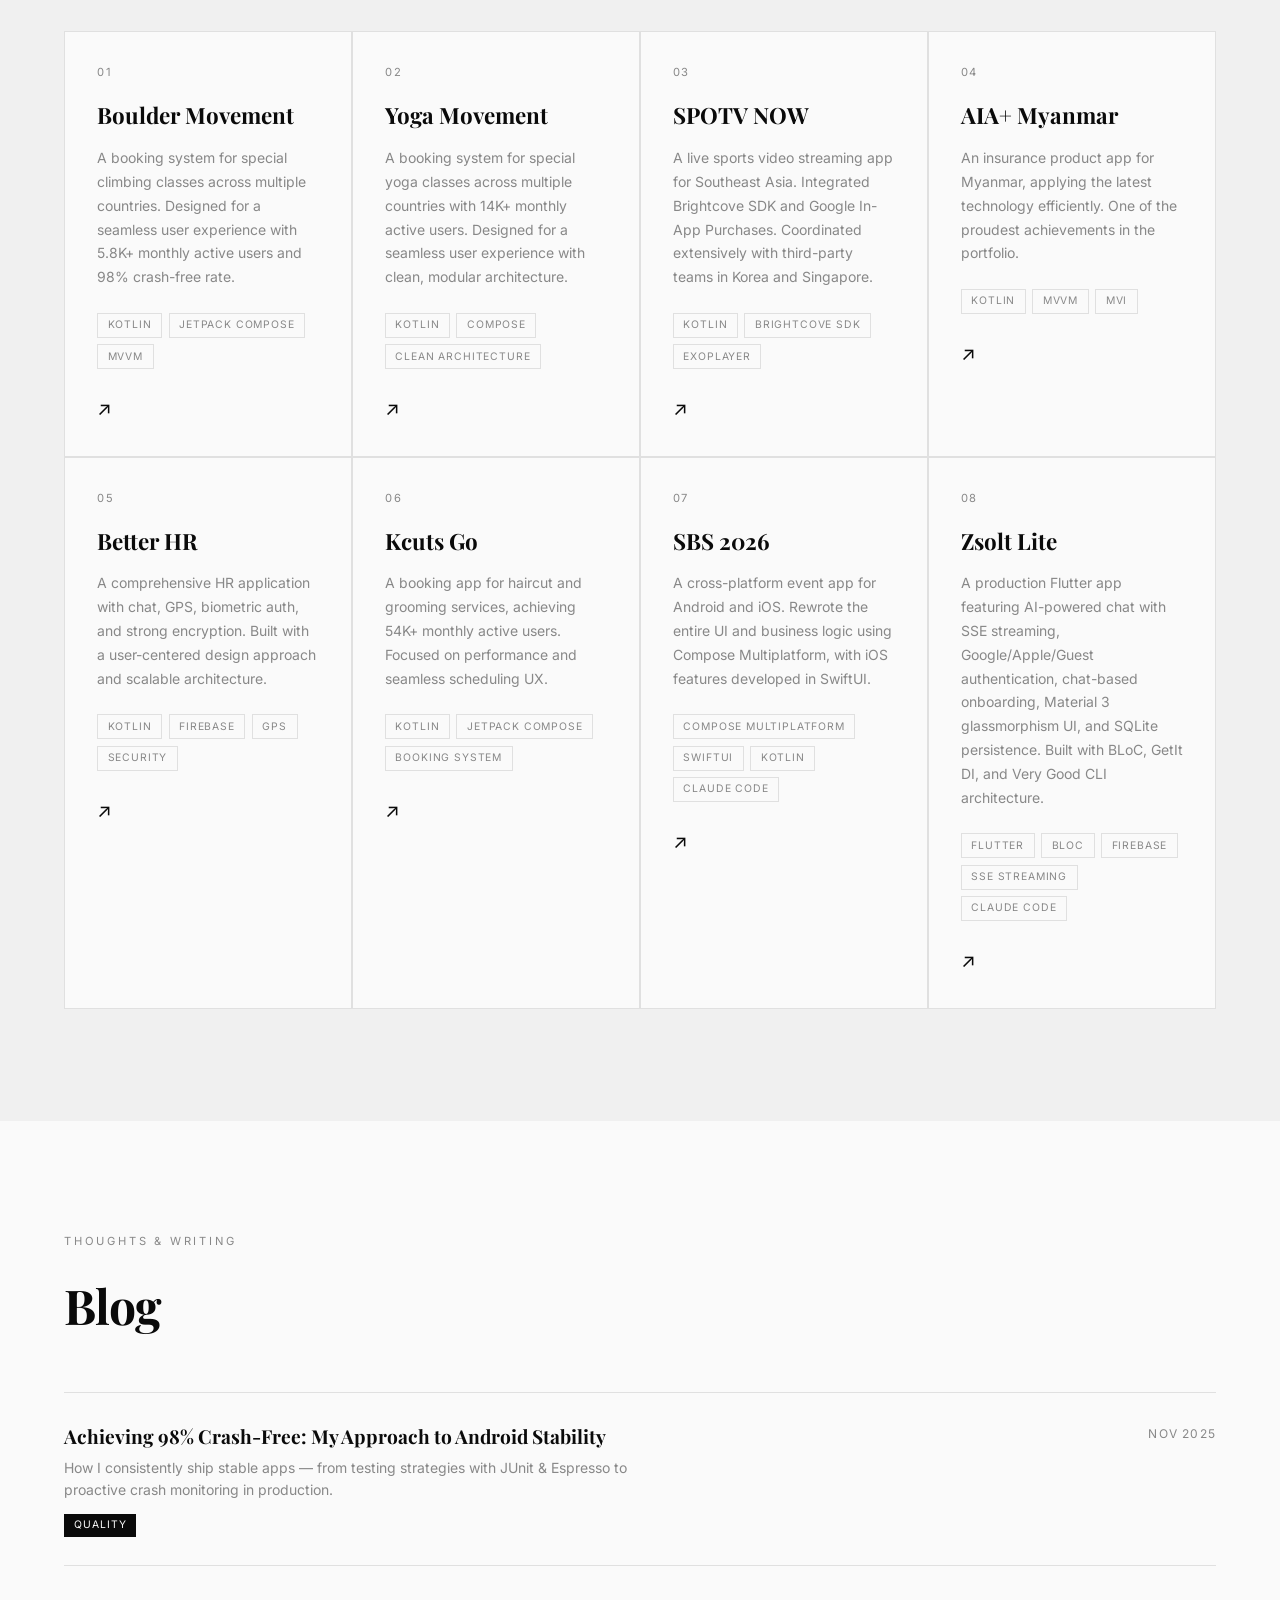
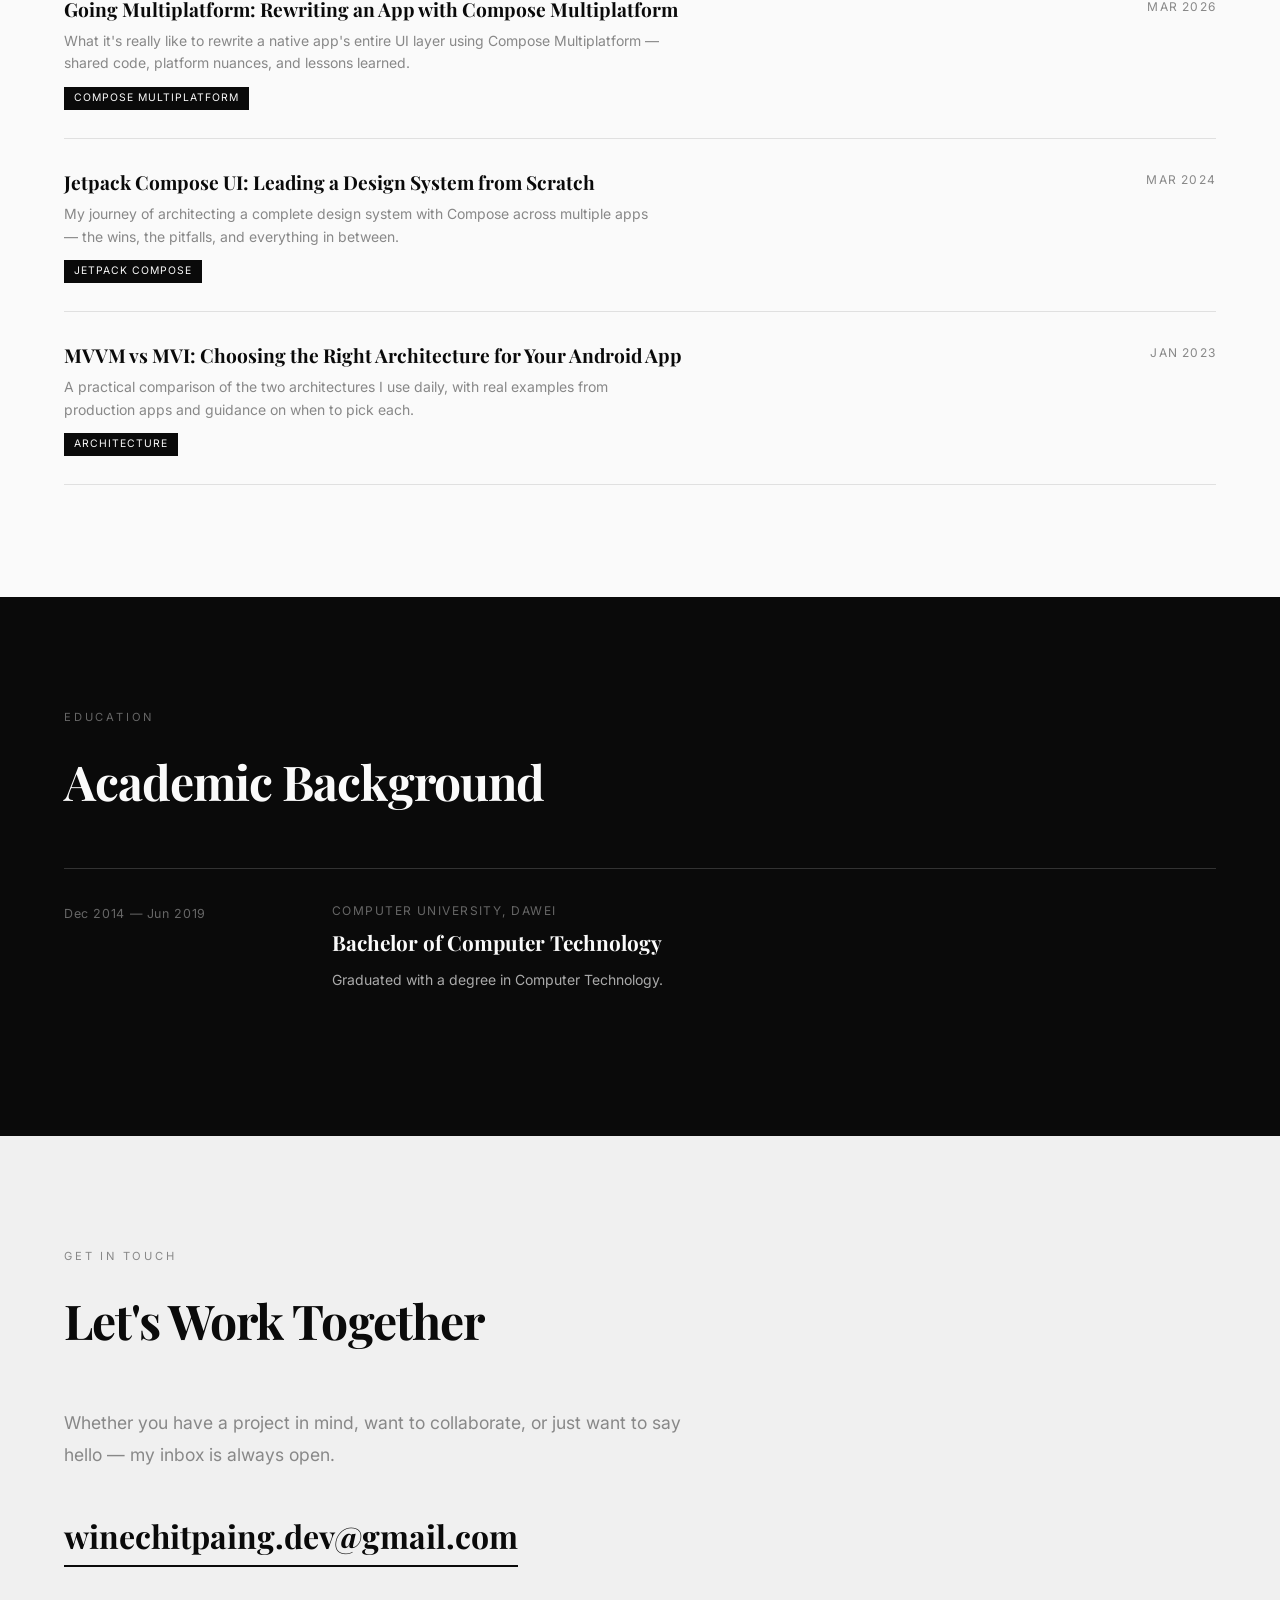
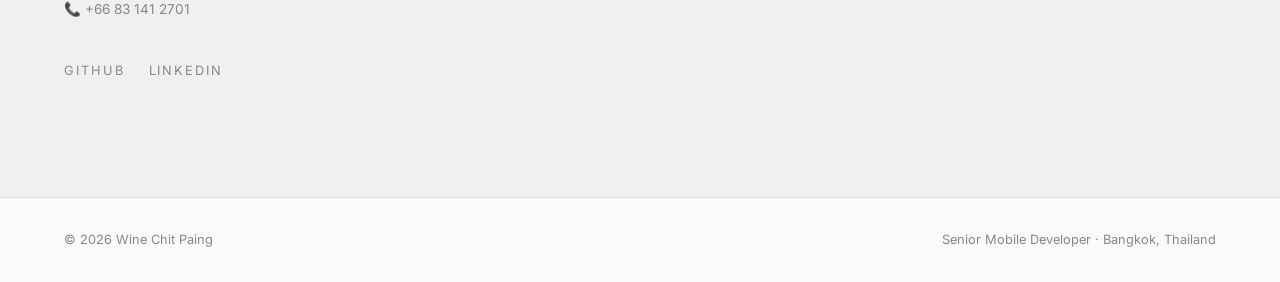
==== commit e270e128: "fix(blog): update publication date for Compose Multiplatform article to March 2026" ====
--- a/index.html
+++ b/index.html
@@ -264,7 +264,7 @@
         <p class="blog-excerpt">What it's really like to rewrite a native app's entire UI layer using Compose Multiplatform — shared code, platform nuances, and lessons learned.</p>
         <span class="blog-tag">Compose Multiplatform</span>
       </div>
-      <p class="blog-meta">Sep 2025</p>
+      <p class="blog-meta">Mar 2026</p>
     </a>
     <a href="blog/jetpack-compose-design-system.html" class="blog-item">
       <div>
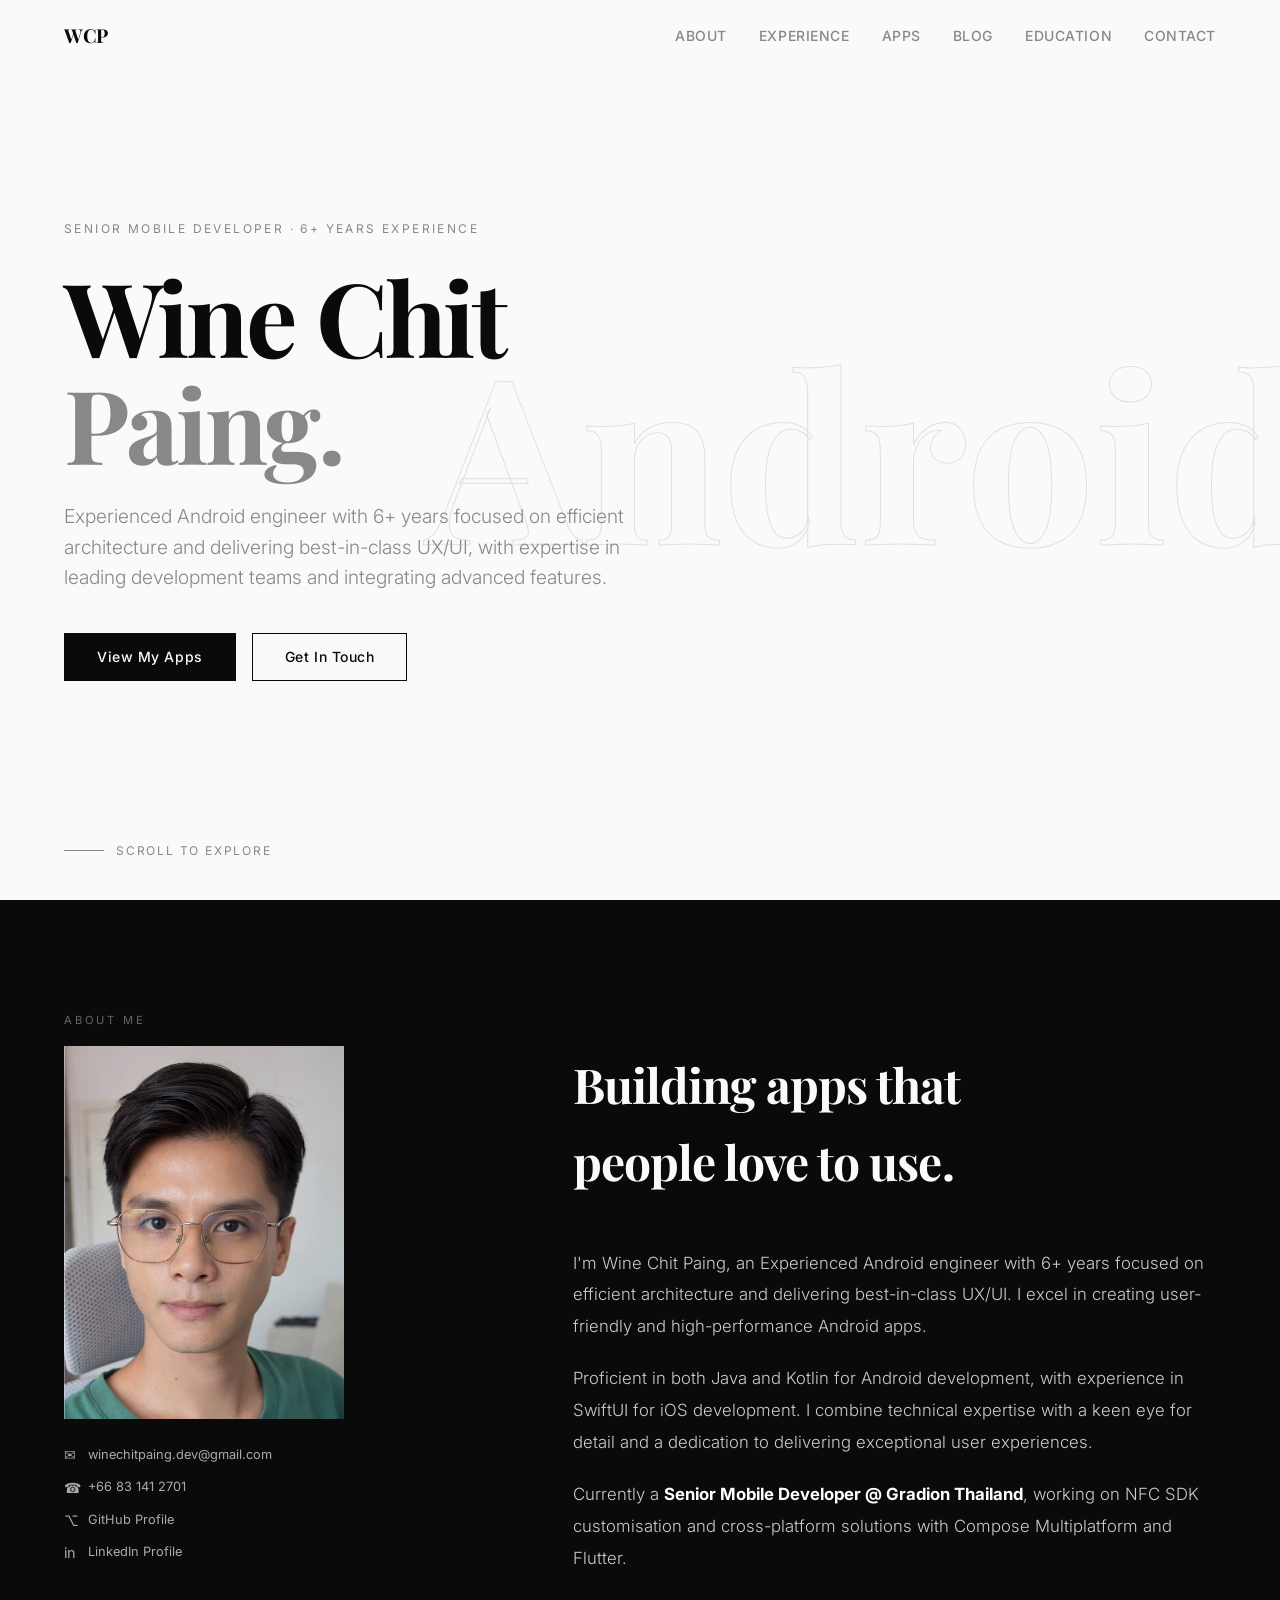
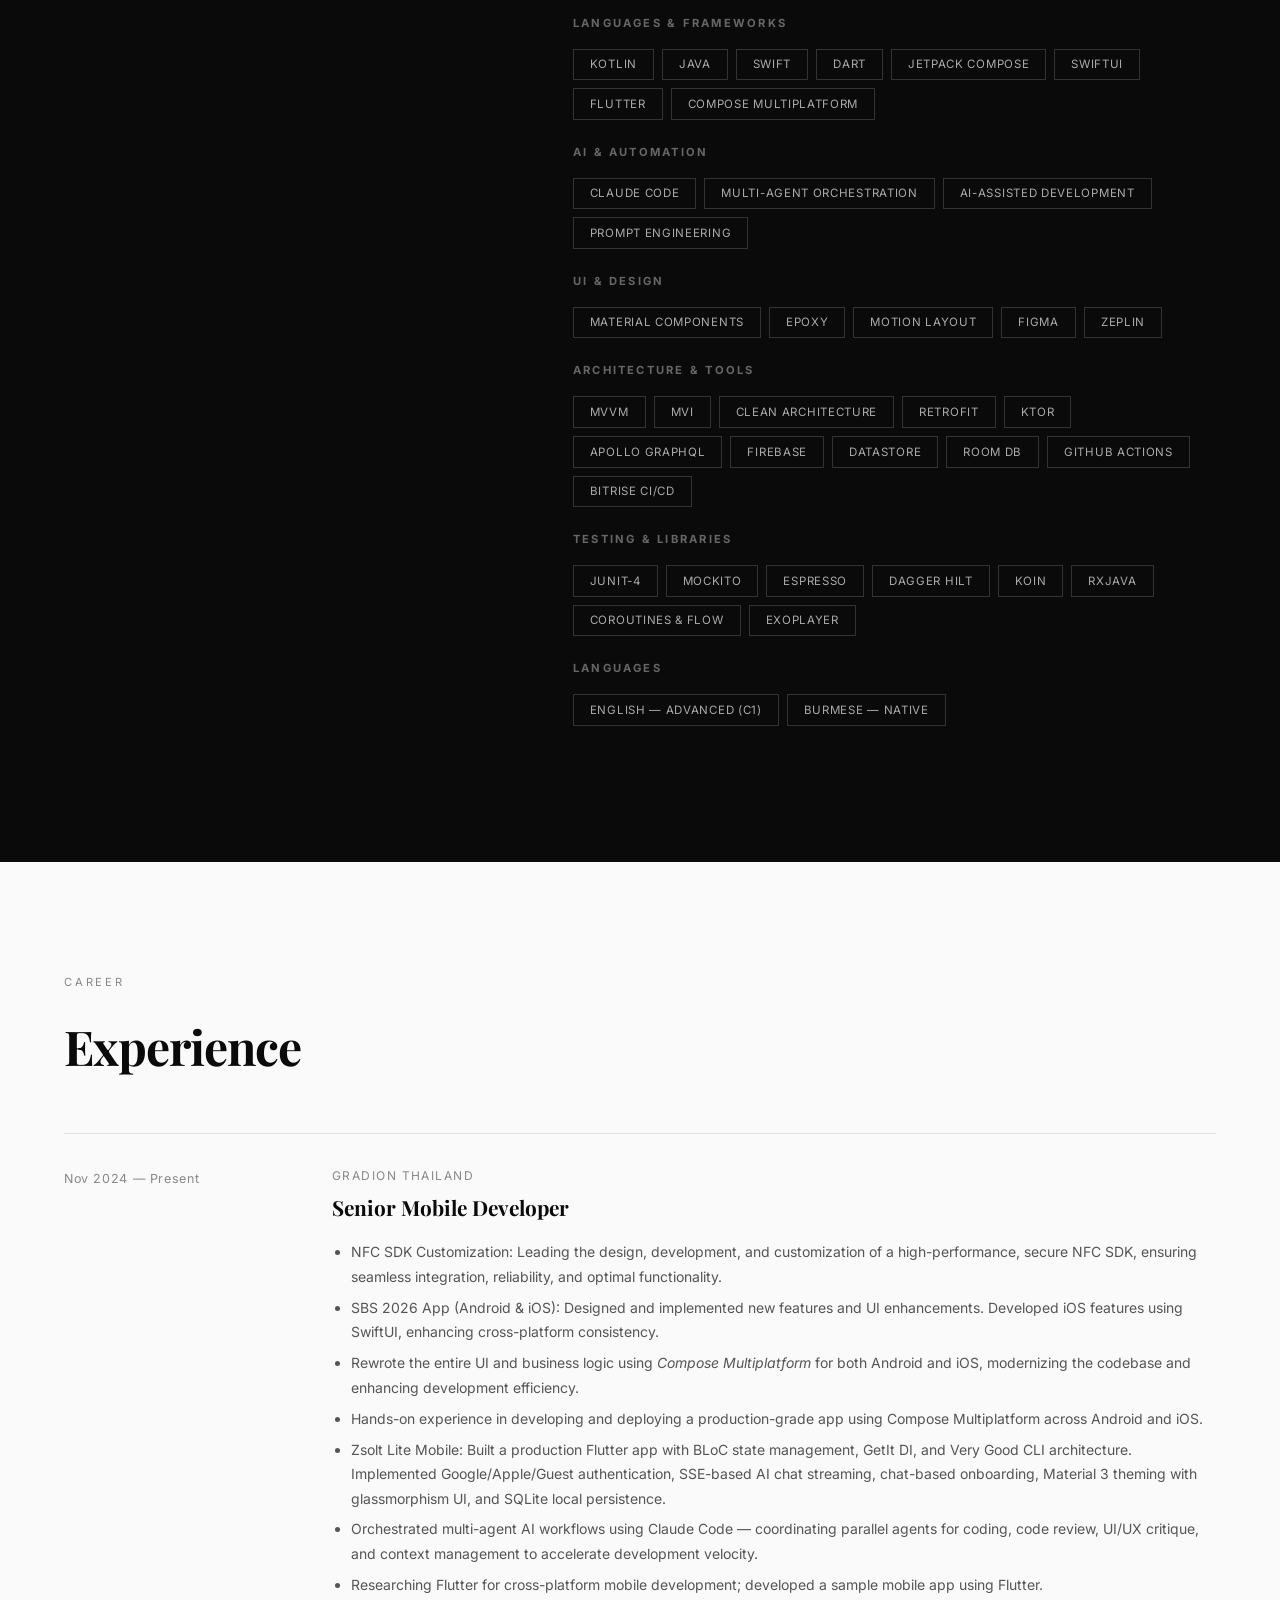
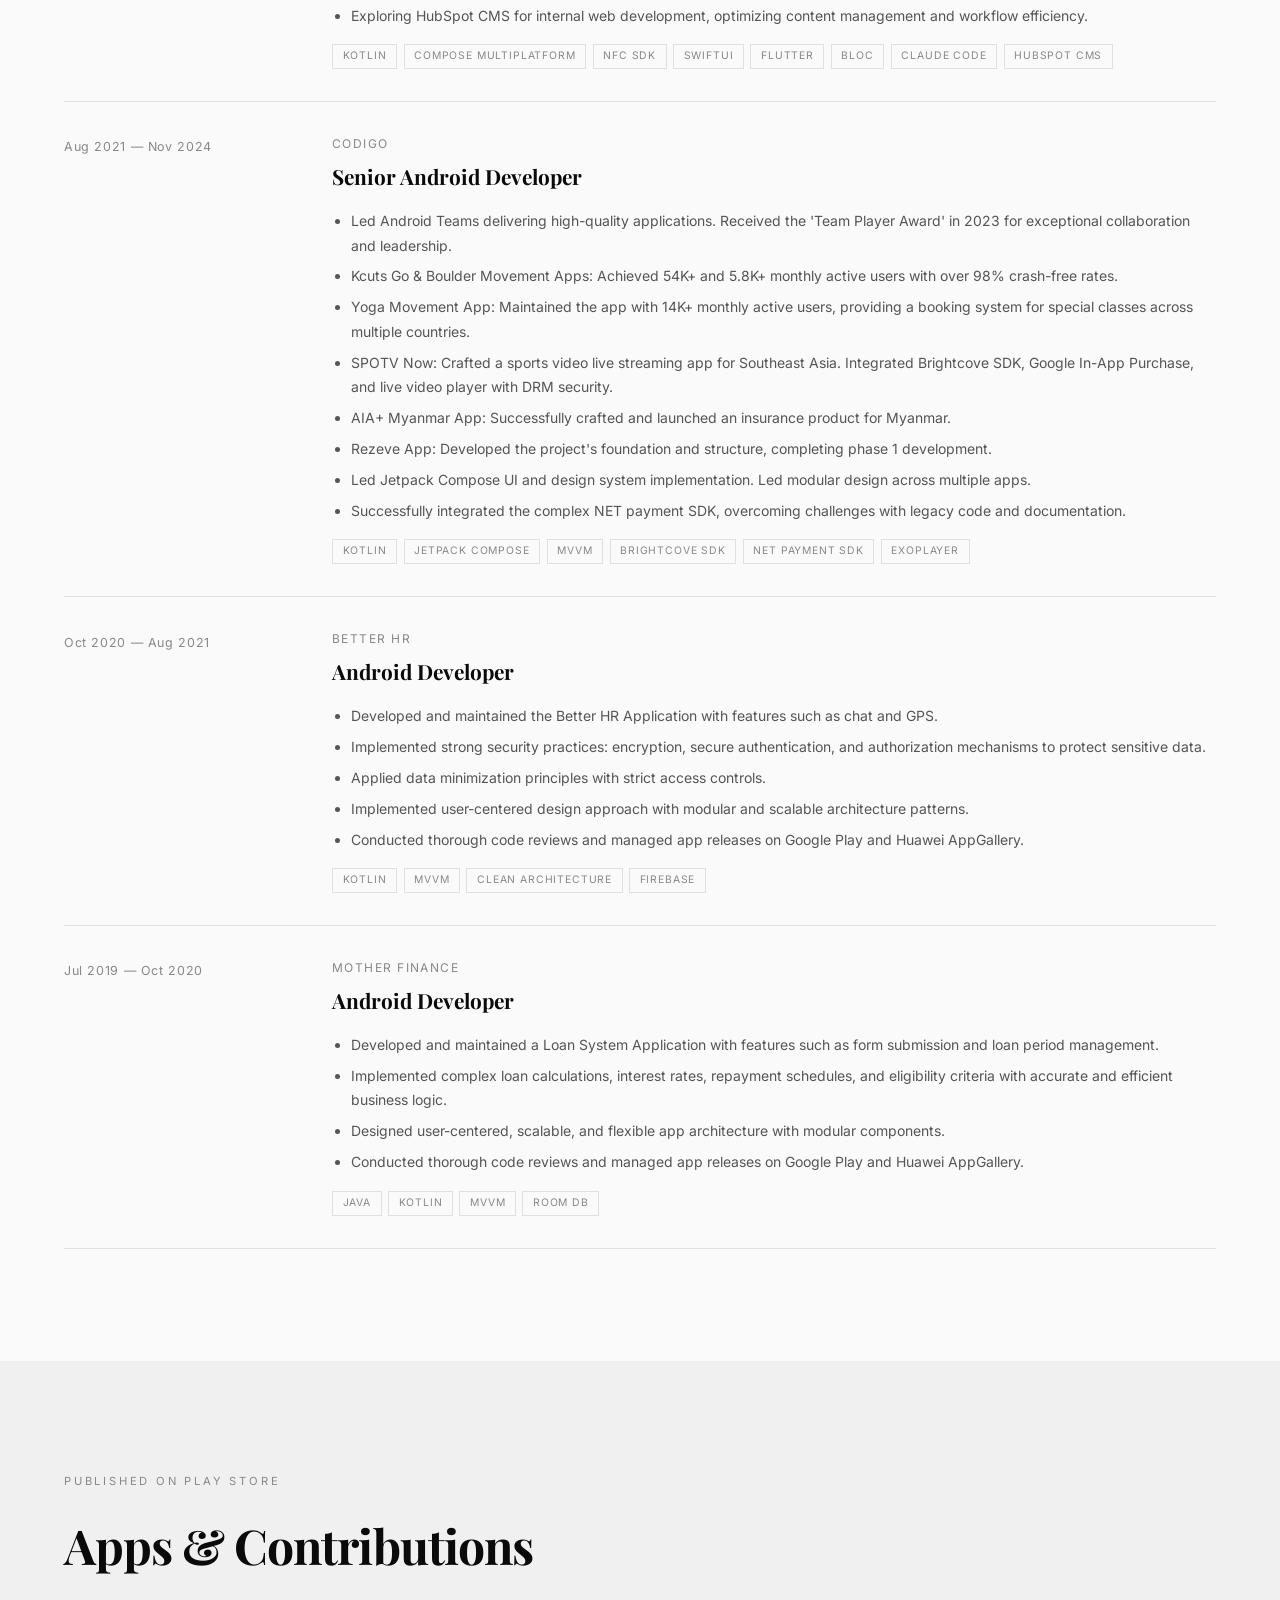
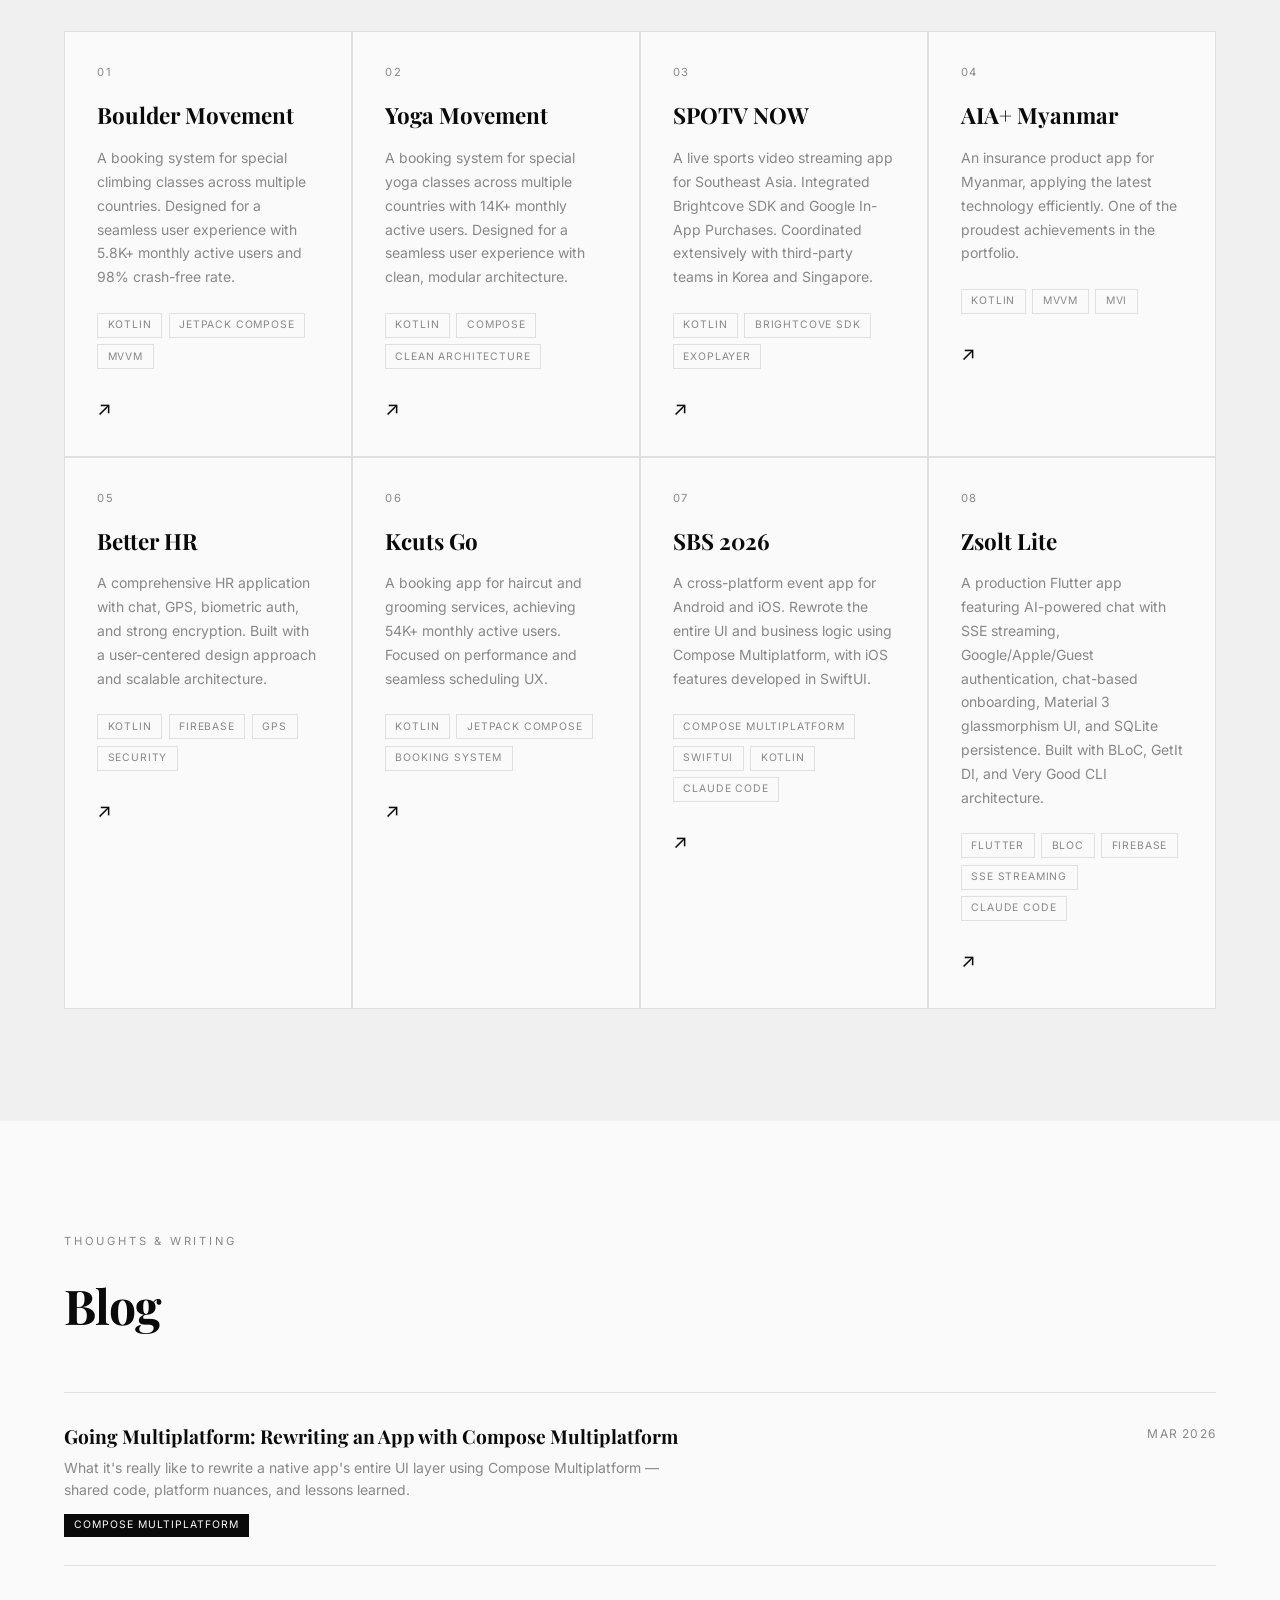
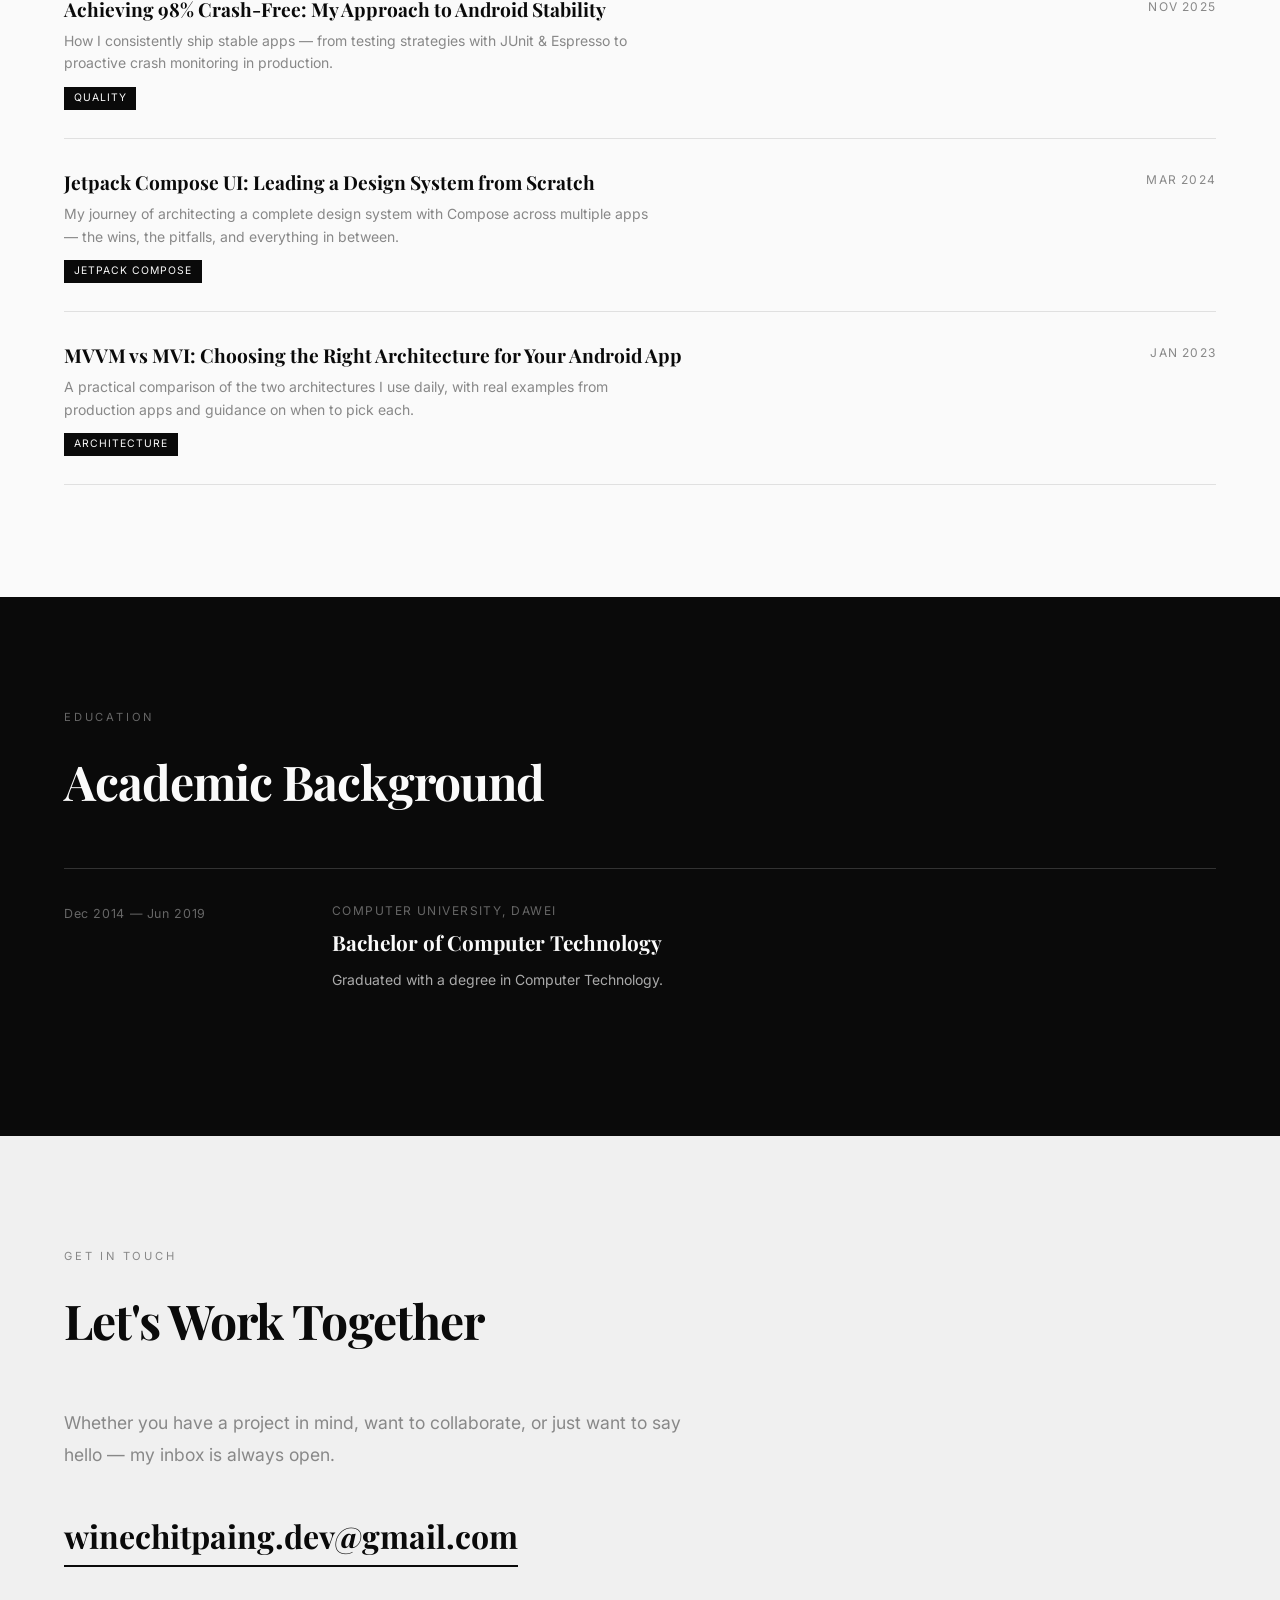
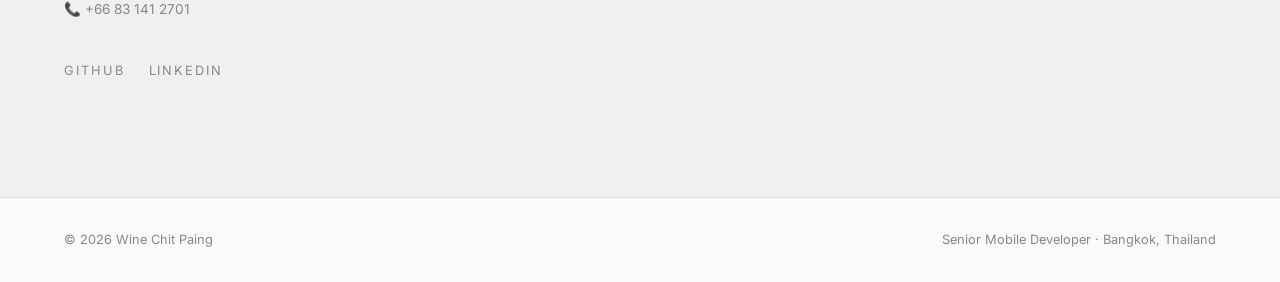
==== commit e2e59b2d: "fix(blog): reorder blog items for improved visibility and consistency" ====
--- a/index.html
+++ b/index.html
@@ -250,6 +250,14 @@
   <p class="section-label reveal">Thoughts & Writing</p>
   <h2 class="section-title reveal">Blog</h2>
   <div class="blog-list reveal">
+    <a href="blog/compose-multiplatform.html" class="blog-item">
+      <div>
+        <h3 class="blog-title">Going Multiplatform: Rewriting an App with Compose Multiplatform</h3>
+        <p class="blog-excerpt">What it's really like to rewrite a native app's entire UI layer using Compose Multiplatform — shared code, platform nuances, and lessons learned.</p>
+        <span class="blog-tag">Compose Multiplatform</span>
+      </div>
+      <p class="blog-meta">Mar 2026</p>
+    </a>
     <a href="blog/crash-free-android.html" class="blog-item">
       <div>
         <h3 class="blog-title">Achieving 98% Crash-Free: My Approach to Android Stability</h3>
@@ -257,14 +265,6 @@
         <span class="blog-tag">Quality</span>
       </div>
       <p class="blog-meta">Nov 2025</p>
-    </a>
-    <a href="blog/compose-multiplatform.html" class="blog-item">
-      <div>
-        <h3 class="blog-title">Going Multiplatform: Rewriting an App with Compose Multiplatform</h3>
-        <p class="blog-excerpt">What it's really like to rewrite a native app's entire UI layer using Compose Multiplatform — shared code, platform nuances, and lessons learned.</p>
-        <span class="blog-tag">Compose Multiplatform</span>
-      </div>
-      <p class="blog-meta">Mar 2026</p>
     </a>
     <a href="blog/jetpack-compose-design-system.html" class="blog-item">
       <div>
